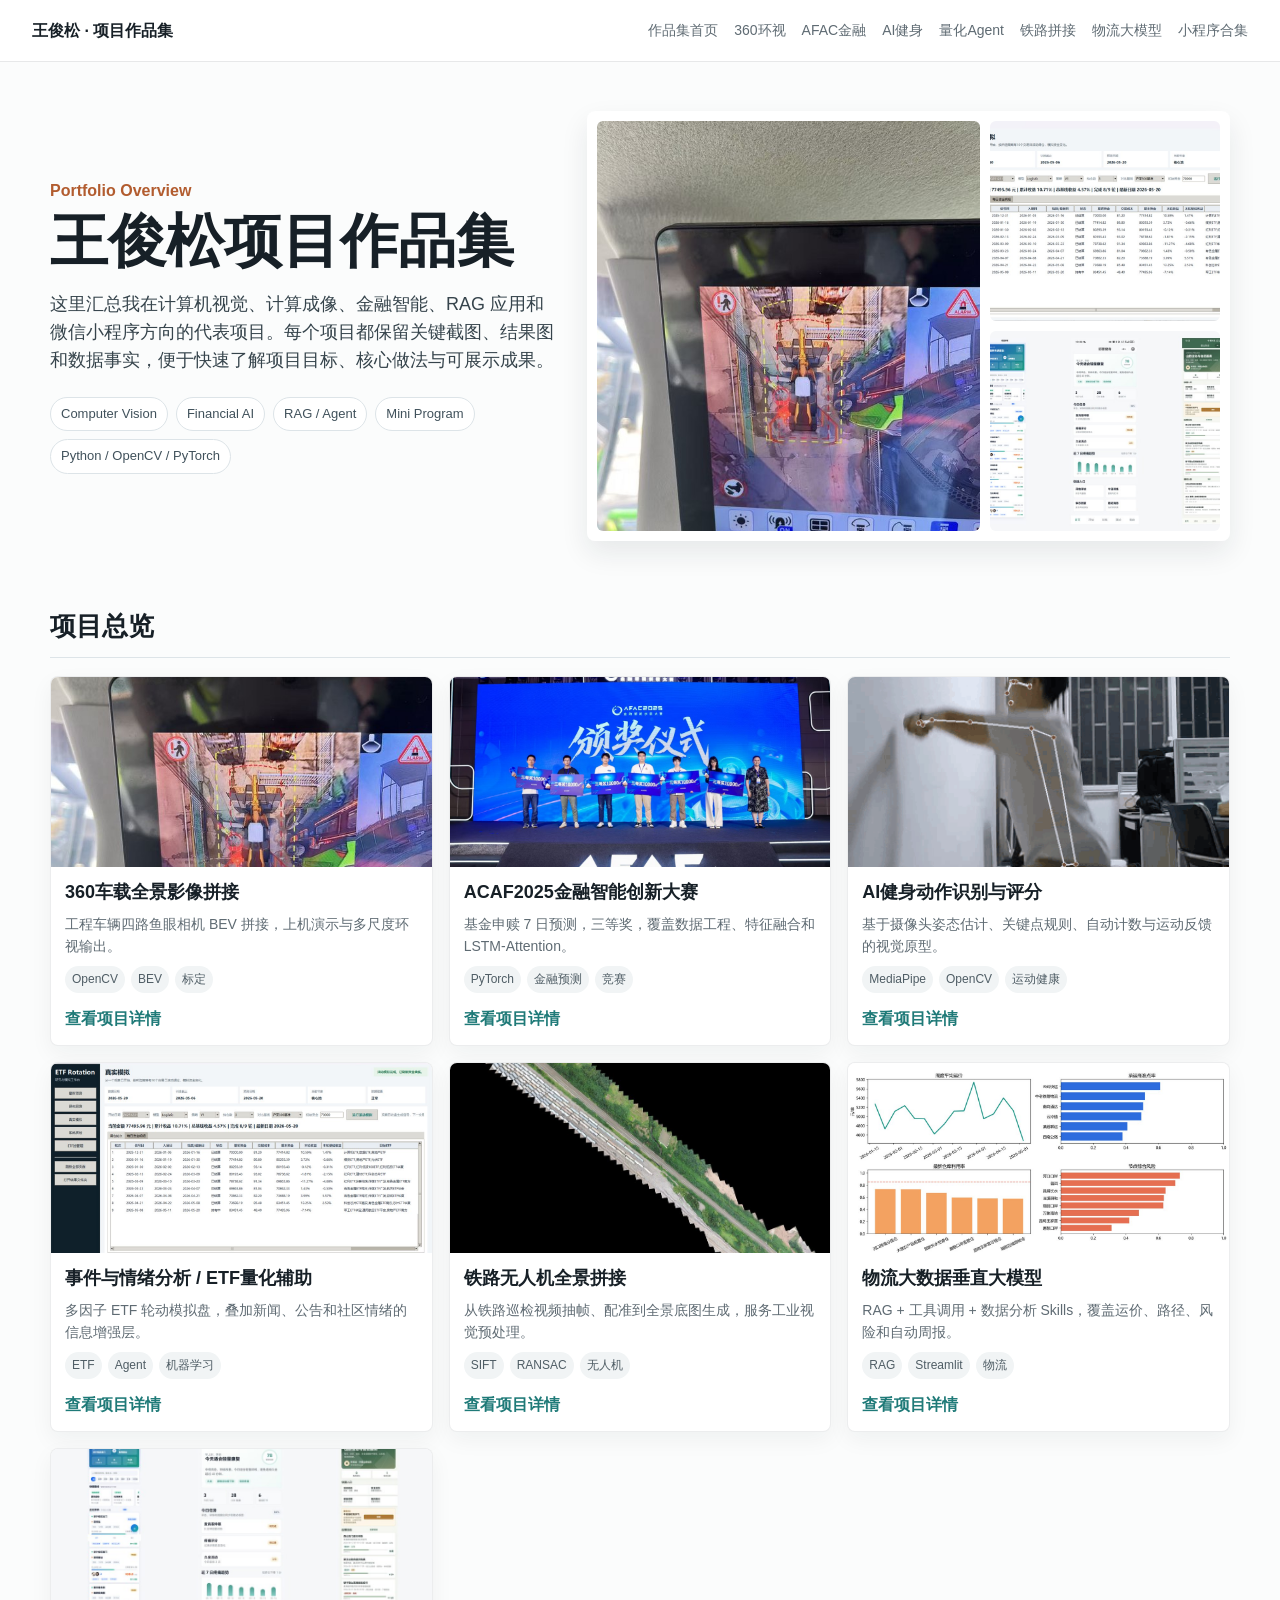
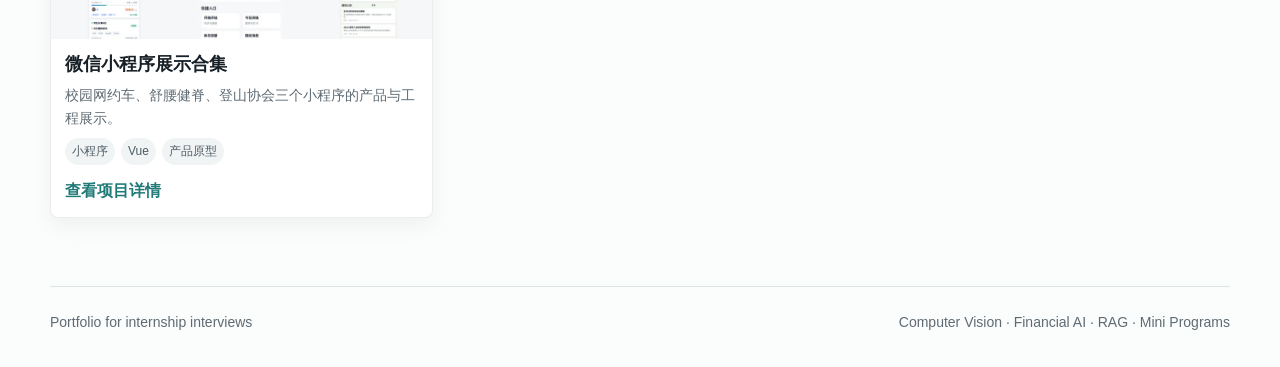
==== index.html @ db0bfac9 "Build portfolio GitHub Pages site" ====
<!doctype html>
<html lang="zh-CN">
<head>
  <meta charset="utf-8">
  <meta name="viewport" content="width=device-width, initial-scale=1">
  <title>项目作品集概览 | 王俊松项目作品集</title>
  <meta name="description" content="王俊松项目作品集总览">
  <link rel="stylesheet" href="assets/styles.css">
</head>
<body>
  <header class="site-header">
    <a class="brand" href="index.html">王俊松 · 项目作品集</a>
    <nav><a href="index.html">作品集首页</a><a href="projects/avm-360.html">360环视</a><a href="projects/acaf-finance.html">AFAC金融</a><a href="projects/ai-fitness.html">AI健身</a><a href="projects/quant-agent.html">量化Agent</a><a href="projects/railway-stitching.html">铁路拼接</a><a href="projects/logistics-llm.html">物流大模型</a><a href="projects/miniapps.html">小程序合集</a></nav>
  </header>
  <main>
    
    <section class="home-hero">
      <div class="hero-copy">
        <p class="kicker">Portfolio Overview</p>
        <h1>王俊松项目作品集</h1>
        <p class="lead">这里汇总我在计算机视觉、计算成像、金融智能、RAG 应用和微信小程序方向的代表项目。每个项目都保留关键截图、结果图和数据事实，便于快速了解项目目标、核心做法与可展示成果。</p>
        <div class="tag-row">
          <span>Computer Vision</span><span>Financial AI</span><span>RAG / Agent</span><span>Mini Program</span><span>Python / OpenCV / PyTorch</span>
        </div>
      </div>
      <div class="hero-visual">
    <div class="home-visual-grid">
      <img class="" src="assets/images/avm/avm_demo_bev.jpg" alt="360环视上机展示" loading="lazy">
      <img class="" src="assets/images/quant/real-simulation.jpg" alt="量化真实模拟" loading="lazy">
      <img class="" src="assets/images/miniapps/miniapp-collage.jpg" alt="小程序合集" loading="lazy">
    </div>
    </div>
    </section>
    <section class="section "><div class="section-title"><h2>项目总览</h2></div><div class="project-grid">
        <a class="project-card" href="projects/avm-360.html">
          <img class="" src="assets/images/avm/avm_demo_bev.jpg" alt="360车载全景影像拼接" loading="lazy">
          <div class="project-card-body">
            <h3>360车载全景影像拼接</h3>
            <p>工程车辆四路鱼眼相机 BEV 拼接，上机演示与多尺度环视输出。</p>
            <div class="card-meta"><span>OpenCV</span><span>BEV</span><span>标定</span></div>
            <span class="button-link">查看项目详情</span>
          </div>
        </a>
        
        <a class="project-card" href="projects/acaf-finance.html">
          <img class="" src="assets/images/acaf/acaf_award.jpg" alt="ACAF2025金融智能创新大赛" loading="lazy">
          <div class="project-card-body">
            <h3>ACAF2025金融智能创新大赛</h3>
            <p>基金申赎 7 日预测，三等奖，覆盖数据工程、特征融合和 LSTM-Attention。</p>
            <div class="card-meta"><span>PyTorch</span><span>金融预测</span><span>竞赛</span></div>
            <span class="button-link">查看项目详情</span>
          </div>
        </a>
        
        <a class="project-card" href="projects/ai-fitness.html">
          <img class="" src="assets/media/fitness/squat-demo.gif" alt="AI健身动作识别与评分" loading="lazy">
          <div class="project-card-body">
            <h3>AI健身动作识别与评分</h3>
            <p>基于摄像头姿态估计、关键点规则、自动计数与运动反馈的视觉原型。</p>
            <div class="card-meta"><span>MediaPipe</span><span>OpenCV</span><span>运动健康</span></div>
            <span class="button-link">查看项目详情</span>
          </div>
        </a>
        
        <a class="project-card" href="projects/quant-agent.html">
          <img class="" src="assets/images/quant/real-simulation.jpg" alt="事件与情绪分析 / ETF量化辅助" loading="lazy">
          <div class="project-card-body">
            <h3>事件与情绪分析 / ETF量化辅助</h3>
            <p>多因子 ETF 轮动模拟盘，叠加新闻、公告和社区情绪的信息增强层。</p>
            <div class="card-meta"><span>ETF</span><span>Agent</span><span>机器学习</span></div>
            <span class="button-link">查看项目详情</span>
          </div>
        </a>
        
        <a class="project-card" href="projects/railway-stitching.html">
          <img class="" src="assets/images/railway/final-panorama.jpg" alt="铁路无人机全景拼接" loading="lazy">
          <div class="project-card-body">
            <h3>铁路无人机全景拼接</h3>
            <p>从铁路巡检视频抽帧、配准到全景底图生成，服务工业视觉预处理。</p>
            <div class="card-meta"><span>SIFT</span><span>RANSAC</span><span>无人机</span></div>
            <span class="button-link">查看项目详情</span>
          </div>
        </a>
        
        <a class="project-card" href="projects/logistics-llm.html">
          <img class="" src="assets/images/logistics/log_dashboard.jpg" alt="物流大数据垂直大模型" loading="lazy">
          <div class="project-card-body">
            <h3>物流大数据垂直大模型</h3>
            <p>RAG + 工具调用 + 数据分析 Skills，覆盖运价、路径、风险和自动周报。</p>
            <div class="card-meta"><span>RAG</span><span>Streamlit</span><span>物流</span></div>
            <span class="button-link">查看项目详情</span>
          </div>
        </a>
        
        <a class="project-card" href="projects/miniapps.html">
          <img class="" src="assets/images/miniapps/miniapp-collage.jpg" alt="微信小程序展示合集" loading="lazy">
          <div class="project-card-body">
            <h3>微信小程序展示合集</h3>
            <p>校园网约车、舒腰健脊、登山协会三个小程序的产品与工程展示。</p>
            <div class="card-meta"><span>小程序</span><span>Vue</span><span>产品原型</span></div>
            <span class="button-link">查看项目详情</span>
          </div>
        </a>
        </div></section>
    
  </main>
  <footer class="site-footer">
    <span>Portfolio for internship interviews</span>
    <span>Computer Vision · Financial AI · RAG · Mini Programs</span>
  </footer>
  <script src="assets/site.js"></script>
</body>
</html>
---- assets/styles.css ----
:root {
  --ink: #172027;
  --muted: #5f6b73;
  --line: #dde4e8;
  --panel: #ffffff;
  --soft: #f5f7f8;
  --teal: #1f7a78;
  --rust: #b25c2f;
  --gold: #b48a2c;
  --green: #4f7d4e;
  --shadow: 0 12px 28px rgba(21, 33, 40, .09);
}
* { box-sizing: border-box; }
html { scroll-behavior: smooth; }
body {
  margin: 0;
  color: var(--ink);
  background: #fbfcfc;
  font-family: "Microsoft YaHei", "PingFang SC", "Noto Sans CJK SC", Arial, sans-serif;
  line-height: 1.58;
}
a { color: inherit; text-decoration: none; }
img, video { max-width: 100%; display: block; }
.site-header {
  position: sticky;
  top: 0;
  z-index: 20;
  display: flex;
  align-items: center;
  justify-content: space-between;
  gap: 20px;
  min-height: 62px;
  padding: 0 32px;
  border-bottom: 1px solid rgba(20, 31, 38, .1);
  background: rgba(255,255,255,.94);
  backdrop-filter: blur(12px);
}
.brand { font-weight: 800; letter-spacing: 0; white-space: nowrap; }
nav { display: flex; gap: 16px; align-items: center; overflow-x: auto; font-size: 14px; color: var(--muted); }
nav a { white-space: nowrap; padding: 8px 0; }
nav a:hover { color: var(--teal); }
main { width: min(1180px, calc(100vw - 36px)); margin: 0 auto; }
.site-footer {
  width: min(1180px, calc(100vw - 36px));
  margin: 44px auto 0;
  padding: 24px 0 34px;
  border-top: 1px solid var(--line);
  color: var(--muted);
  display: flex;
  justify-content: space-between;
  gap: 16px;
  font-size: 14px;
}
.home-hero, .project-hero {
  min-height: 520px;
  display: grid;
  grid-template-columns: .88fr 1.12fr;
  align-items: center;
  gap: 32px;
  padding: 36px 0 28px;
}
.home-hero h1, .project-hero h1 {
  font-size: clamp(34px, 5vw, 58px);
  line-height: 1.04;
  margin: 8px 0 18px;
  letter-spacing: 0;
}
.kicker {
  color: var(--rust);
  font-weight: 800;
  margin: 0;
}
.lead {
  color: #36444c;
  font-size: 18px;
  margin: 0 0 22px;
}
.tag-row { display: flex; flex-wrap: wrap; gap: 8px; }
.tag-row span {
  border: 1px solid var(--line);
  background: #fff;
  padding: 6px 10px;
  border-radius: 999px;
  font-size: 13px;
  color: #40515b;
}
.hero-visual {
  min-width: 0;
  border-radius: 8px;
  overflow: hidden;
  box-shadow: var(--shadow);
  background: var(--soft);
}
.hero-visual img, .hero-visual video { width: 100%; height: 420px; object-fit: cover; }
.home-visual-grid {
  display: grid;
  grid-template-columns: 1.25fr .75fr;
  gap: 10px;
  background: #fff;
  padding: 10px;
}
.home-visual-grid img { width: 100%; height: 200px; object-fit: cover; border-radius: 6px; }
.home-visual-grid img:first-child { grid-row: span 2; height: 410px; }
.section { padding: 24px 0; }
.section-title { display: flex; align-items: end; justify-content: space-between; gap: 16px; border-bottom: 1px solid var(--line); margin-bottom: 18px; }
.section h2 { font-size: 26px; margin: 0 0 10px; letter-spacing: 0; }
.section-title p { margin: 0 0 12px; color: var(--muted); }
.project-grid {
  display: grid;
  grid-template-columns: repeat(3, 1fr);
  gap: 16px;
}
.project-card, .media-card, .metric, .text-card, .phone-card {
  background: var(--panel);
  border: 1px solid rgba(22,32,38,.08);
  border-radius: 8px;
  box-shadow: 0 8px 22px rgba(21,33,40,.05);
}
.project-card { overflow: hidden; display: flex; flex-direction: column; }
.project-card img, .project-card video { width: 100%; height: 190px; object-fit: cover; }
.project-card-body { padding: 14px; display: flex; flex-direction: column; gap: 9px; flex: 1; }
.project-card h3 { margin: 0; font-size: 18px; line-height: 1.25; }
.project-card p { margin: 0; color: var(--muted); font-size: 14px; }
.card-meta { display: flex; flex-wrap: wrap; gap: 6px; margin-top: auto; }
.card-meta span { font-size: 12px; color: #4f5d65; background: #f1f4f5; padding: 4px 7px; border-radius: 999px; }
.button-link { color: var(--teal); font-weight: 800; margin-top: 4px; }
.metrics {
  display: grid;
  grid-template-columns: repeat(4, 1fr);
  gap: 10px;
}
.metric { padding: 13px 14px; }
.metric span { display: block; color: var(--muted); font-size: 13px; }
.metric strong { display: block; font-size: 24px; margin-top: 3px; }
.media-grid {
  display: grid;
  grid-template-columns: repeat(3, 1fr);
  gap: 14px;
}
.media-grid.two { grid-template-columns: repeat(2, 1fr); }
.media-card { overflow: hidden; }
.media-card img, .media-card video { width: 100%; height: 230px; object-fit: cover; background: #edf1f2; }
.media-card.tall img { height: 420px; object-fit: contain; background: #eef1f2; }
.media-card div { padding: 12px 13px; }
.media-card h4 { margin: 0 0 5px; font-size: 16px; }
.media-card p { margin: 0; color: var(--muted); font-size: 14px; }
.text-grid { display: grid; grid-template-columns: repeat(3, 1fr); gap: 14px; }
.text-card { padding: 16px; }
.text-card h3 { margin: 0 0 8px; font-size: 18px; }
.text-card p, .text-card li { color: var(--muted); }
.text-card p { margin: 0; }
.text-card ul { padding-left: 18px; margin: 0; }
.auto-carousel { position: relative; min-height: 420px; background: #eef2f3; overflow: hidden; border-radius: 8px; }
.auto-carousel .slide { position: absolute; inset: 0; opacity: 0; transition: opacity .5s ease; margin: 0; }
.auto-carousel .slide.is-active { opacity: 1; }
.auto-carousel img { width: 100%; height: 100%; object-fit: cover; }
.auto-carousel figcaption {
  position: absolute;
  left: 14px;
  bottom: 14px;
  background: rgba(255,255,255,.9);
  padding: 6px 9px;
  border-radius: 6px;
  font-size: 13px;
}
.carousel-dots { position: absolute; right: 14px; bottom: 14px; display: flex; gap: 6px; }
.carousel-dots button { width: 9px; height: 9px; border-radius: 50%; border: 0; background: rgba(255,255,255,.55); padding: 0; }
.carousel-dots button.is-active { background: var(--teal); }
.process {
  display: grid;
  grid-template-columns: repeat(4, 1fr);
  gap: 10px;
}
.process div { background: #fff; border: 1px solid var(--line); border-radius: 8px; padding: 13px; }
.process strong { display: block; margin-bottom: 4px; }
.process span { color: var(--muted); font-size: 14px; }
.phone-grid { display: grid; grid-template-columns: repeat(4, 1fr); gap: 12px; }
.phone-card { overflow: hidden; background: #f4f6f7; }
.phone-card img { width: 100%; height: 420px; object-fit: contain; padding: 8px; }
.phone-card p { margin: 0; padding: 10px 12px; background: #fff; color: var(--muted); font-size: 14px; }
.flow { display: grid; grid-template-columns: repeat(5, 1fr); gap: 10px; align-items: stretch; }
.flow div { background: #fff; border: 1px solid var(--line); border-radius: 8px; padding: 12px; position: relative; }
.flow div:not(:last-child)::after { content: "→"; position: absolute; right: -13px; top: 50%; transform: translateY(-50%); color: var(--rust); font-weight: 800; }
.flow strong { display: block; margin-bottom: 4px; }
.flow span { font-size: 13px; color: var(--muted); }
.wide-image { background: #fff; border: 1px solid var(--line); border-radius: 8px; padding: 8px; box-shadow: var(--shadow); }
.wide-image img { width: 100%; border-radius: 6px; }
figure { margin: 0; }
figcaption { color: var(--muted); font-size: 13px; margin-top: 7px; }
.split {
  display: grid;
  grid-template-columns: 1fr 1fr;
  gap: 18px;
  align-items: start;
}
.note {
  background: #fff;
  border-left: 4px solid var(--teal);
  padding: 13px 15px;
  color: #35444c;
}
@media (max-width: 980px) {
  .site-header { align-items: flex-start; flex-direction: column; padding: 12px 18px; }
  main, .site-footer { width: min(100vw - 24px, 760px); }
  .home-hero, .project-hero, .split { grid-template-columns: 1fr; min-height: auto; }
  .project-grid, .media-grid, .media-grid.two, .text-grid { grid-template-columns: 1fr; }
  .metrics { grid-template-columns: repeat(2, 1fr); }
  .process, .flow, .phone-grid { grid-template-columns: 1fr 1fr; }
  .flow div::after { display: none; }
  .hero-visual img, .hero-visual video { height: 300px; }
}
@media (max-width: 560px) {
  .metrics, .process, .flow, .phone-grid { grid-template-columns: 1fr; }
  .site-footer { flex-direction: column; }
  .home-visual-grid { grid-template-columns: 1fr; }
  .home-visual-grid img:first-child, .home-visual-grid img { height: 220px; }
}
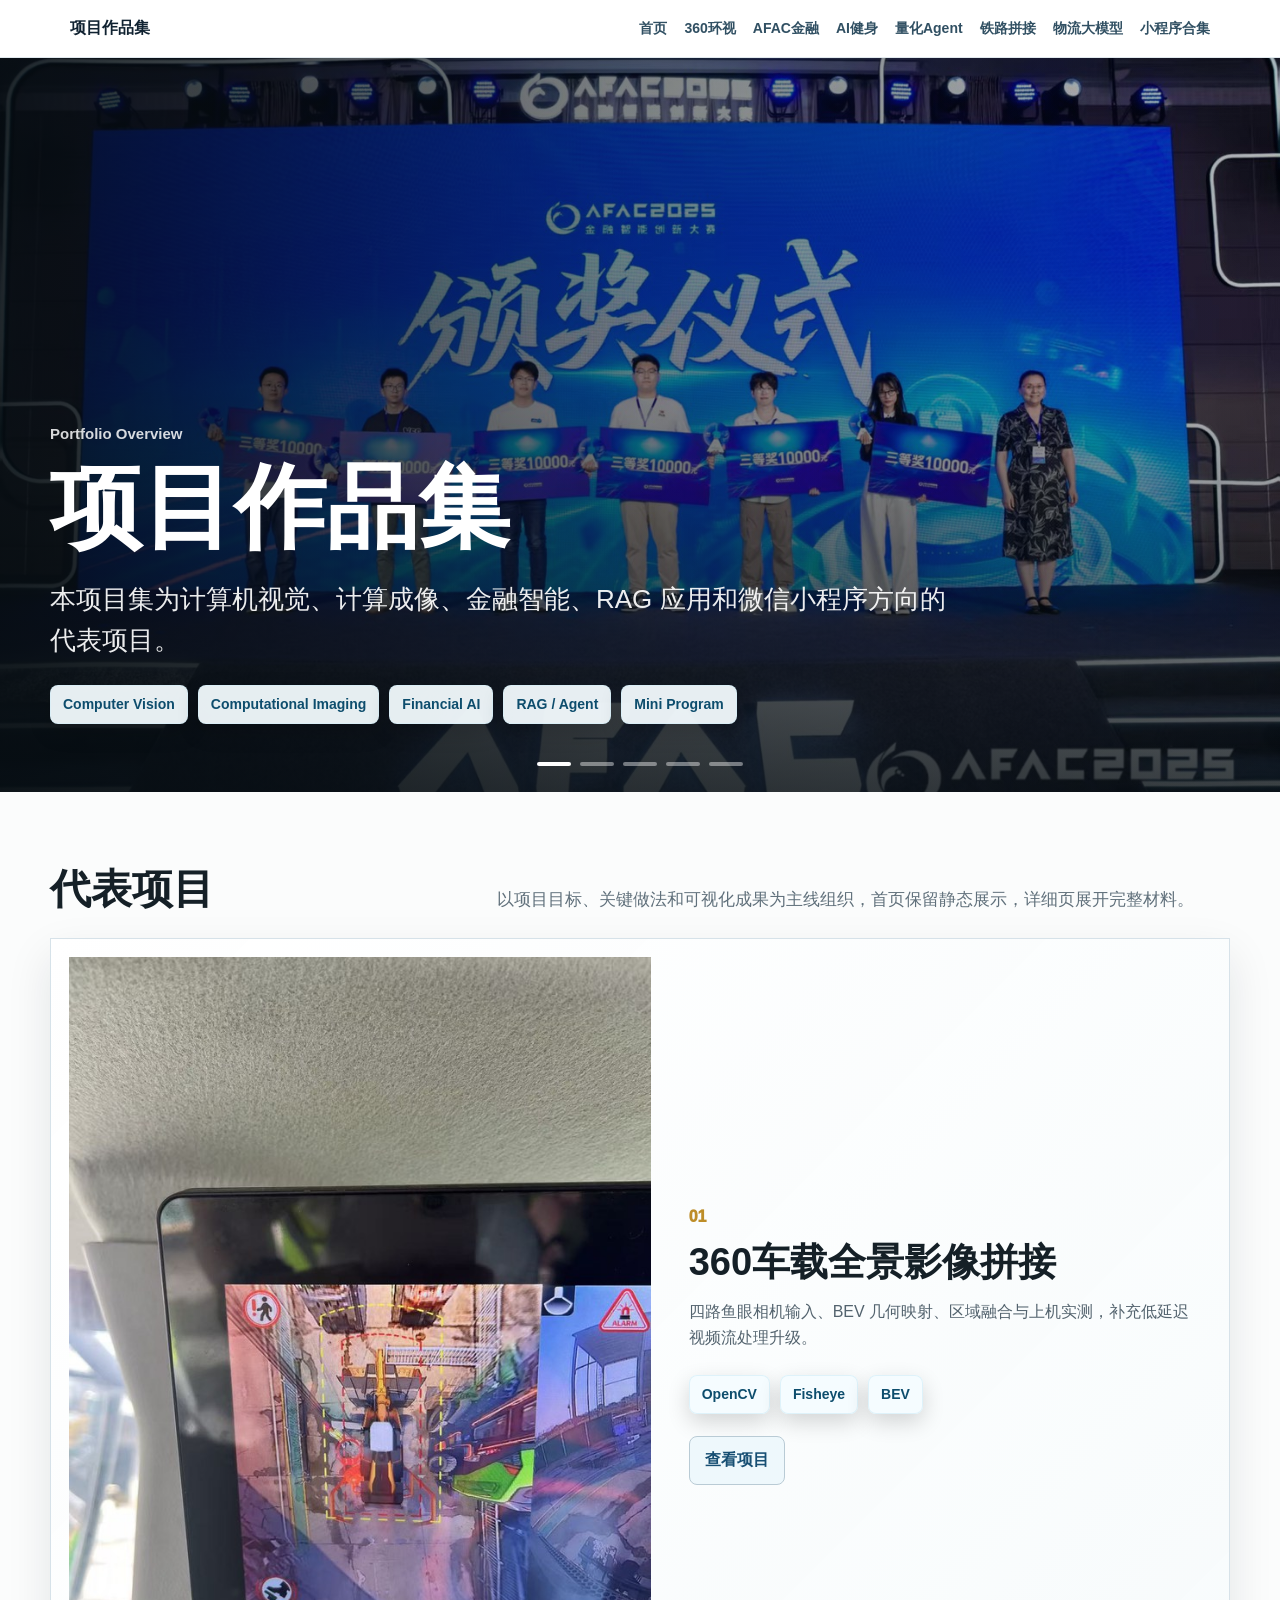
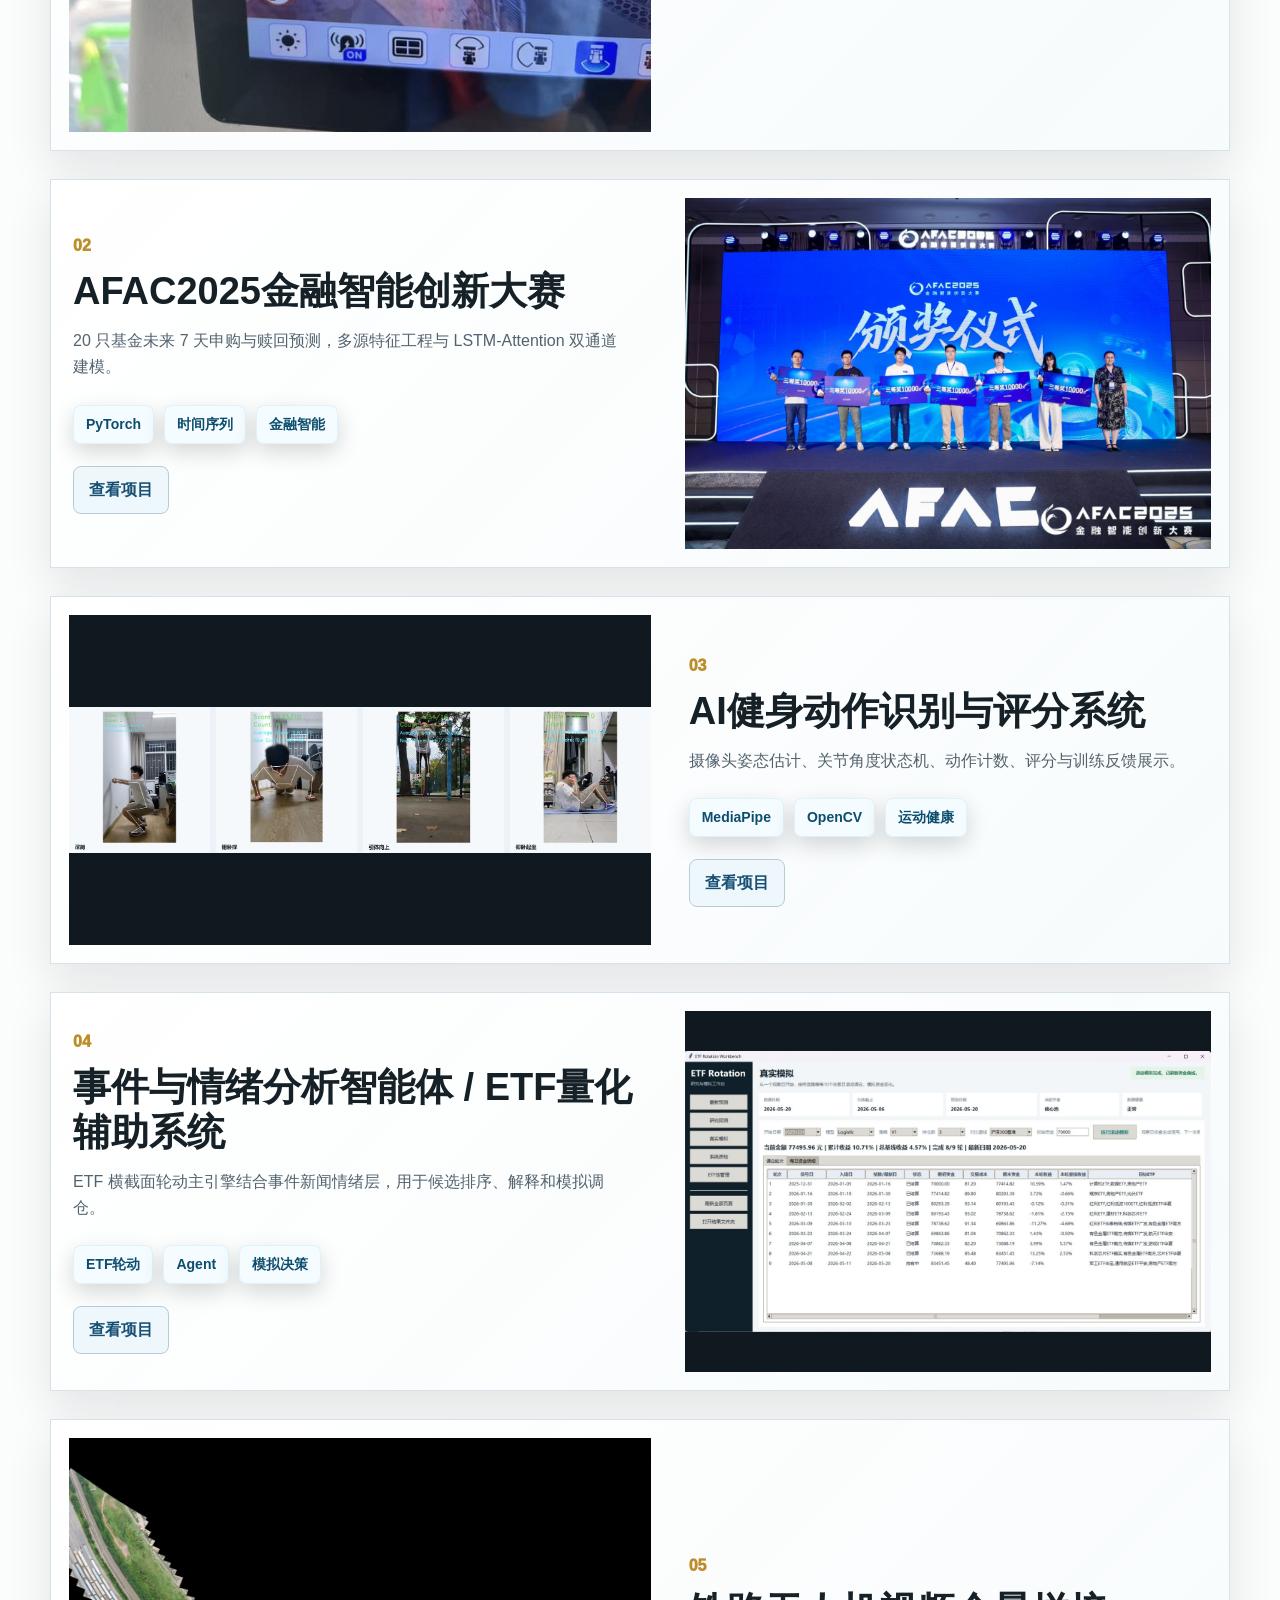
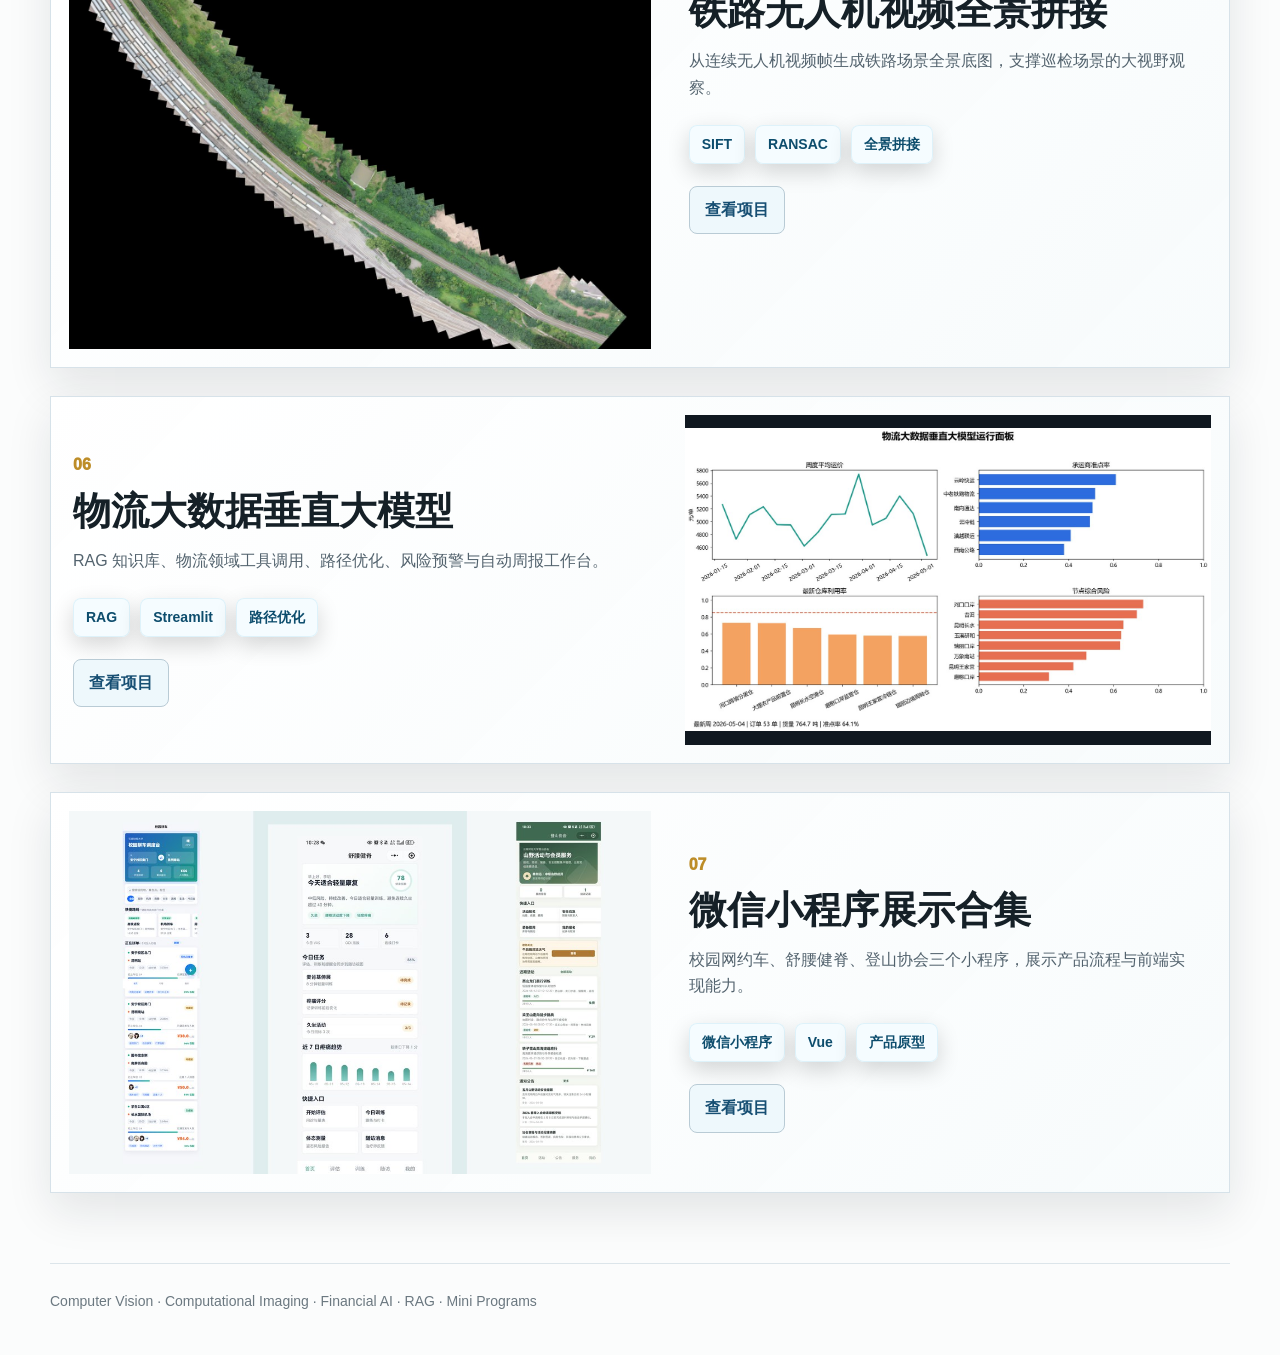
==== commit 8def3b4c: "Upgrade portfolio showcase visuals" ====
--- a/index.html
+++ b/index.html
@@ -3,110 +3,117 @@
 <head>
   <meta charset="utf-8">
   <meta name="viewport" content="width=device-width, initial-scale=1">
-  <title>项目作品集概览 | 王俊松项目作品集</title>
-  <meta name="description" content="王俊松项目作品集总览">
+  <title>项目作品集概览 | 项目作品集</title>
+  <meta name="description" content="计算机视觉、计算成像、金融智能、RAG 与微信小程序项目作品集">
   <link rel="stylesheet" href="assets/styles.css">
 </head>
 <body>
   <header class="site-header">
-    <a class="brand" href="index.html">王俊松 · 项目作品集</a>
-    <nav><a href="index.html">作品集首页</a><a href="projects/avm-360.html">360环视</a><a href="projects/acaf-finance.html">AFAC金融</a><a href="projects/ai-fitness.html">AI健身</a><a href="projects/quant-agent.html">量化Agent</a><a href="projects/railway-stitching.html">铁路拼接</a><a href="projects/logistics-llm.html">物流大模型</a><a href="projects/miniapps.html">小程序合集</a></nav>
+    <a class="brand" href="index.html">项目作品集</a>
+    <nav><a href="index.html">首页</a><a href="projects/avm-360.html">360环视</a><a href="projects/acaf-finance.html">AFAC金融</a><a href="projects/ai-fitness.html">AI健身</a><a href="projects/quant-agent.html">量化Agent</a><a href="projects/railway-stitching.html">铁路拼接</a><a href="projects/logistics-llm.html">物流大模型</a><a href="projects/miniapps.html">小程序合集</a></nav>
   </header>
   <main>
-    
-    <section class="home-hero">
-      <div class="hero-copy">
+    <section class="immersive-hero home-immersive" data-hero-carousel>
+      <div class="hero-slides"><figure class="hero-slide is-active"><img src="assets/images/acaf/acaf_award.jpg" alt="" loading="eager"></figure><figure class="hero-slide "><img src="assets/images/acaf/acaf_trophy.jpg" alt="" loading="lazy"></figure><figure class="hero-slide "><img src="assets/images/acaf/acaf_roadshow.jpg" alt="" loading="lazy"></figure><figure class="hero-slide "><img src="assets/images/railway/final-panorama.jpg" alt="" loading="lazy"></figure><figure class="hero-slide "><img src="assets/images/quant/latest-prediction.jpg" alt="" loading="lazy"></figure></div>
+      <div class="hero-shade" aria-hidden="true"></div>
+      <div class="hero-inner">
         <p class="kicker">Portfolio Overview</p>
-        <h1>王俊松项目作品集</h1>
-        <p class="lead">这里汇总我在计算机视觉、计算成像、金融智能、RAG 应用和微信小程序方向的代表项目。每个项目都保留关键截图、结果图和数据事实，便于快速了解项目目标、核心做法与可展示成果。</p>
+        <h1>项目作品集</h1>
+        <p class="lead">本项目集为计算机视觉、计算成像、金融智能、RAG 应用和微信小程序方向的代表项目。</p>
         <div class="tag-row">
-          <span>Computer Vision</span><span>Financial AI</span><span>RAG / Agent</span><span>Mini Program</span><span>Python / OpenCV / PyTorch</span>
+          <span>Computer Vision</span><span>Computational Imaging</span><span>Financial AI</span><span>RAG / Agent</span><span>Mini Program</span>
         </div>
       </div>
-      <div class="hero-visual">
-    <div class="home-visual-grid">
-      <img class="" src="assets/images/avm/avm_demo_bev.jpg" alt="360环视上机展示" loading="lazy">
-      <img class="" src="assets/images/quant/real-simulation.jpg" alt="量化真实模拟" loading="lazy">
-      <img class="" src="assets/images/miniapps/miniapp-collage.jpg" alt="小程序合集" loading="lazy">
-    </div>
-    </div>
+      <div class="hero-dots"><button class="is-active" aria-label="切换首屏图 1"></button><button class="" aria-label="切换首屏图 2"></button><button class="" aria-label="切换首屏图 3"></button><button class="" aria-label="切换首屏图 4"></button><button class="" aria-label="切换首屏图 5"></button></div>
     </section>
-    <section class="section "><div class="section-title"><h2>项目总览</h2></div><div class="project-grid">
-        <a class="project-card" href="projects/avm-360.html">
-          <img class="" src="assets/images/avm/avm_demo_bev.jpg" alt="360车载全景影像拼接" loading="lazy">
-          <div class="project-card-body">
+    
+    <section class="section ">
+      <div class="section-heading">
+        <h2>代表项目</h2>
+        <p>以项目目标、关键做法和可视化成果为主线组织，首页保留静态展示，详细页展开完整材料。</p>
+      </div>
+      <div class="portfolio-stack">
+        <article class="showcase-item">
+          <a class="showcase-media" href="projects/avm-360.html"><img src="assets/images/avm/avm_demo_bev.jpg" alt="360车载全景影像拼接" loading="lazy"></a>
+          <div class="showcase-copy">
+            <div class="num">01</div>
             <h3>360车载全景影像拼接</h3>
-            <p>工程车辆四路鱼眼相机 BEV 拼接，上机演示与多尺度环视输出。</p>
-            <div class="card-meta"><span>OpenCV</span><span>BEV</span><span>标定</span></div>
-            <span class="button-link">查看项目详情</span>
+            <p>四路鱼眼相机输入、BEV 几何映射、区域融合与上机实测，补充低延迟视频流处理升级。</p>
+            <div class="tag-row"><span>OpenCV</span><span>Fisheye</span><span>BEV</span></div>
+            <a class="link-button" href="projects/avm-360.html">查看项目</a>
           </div>
-        </a>
+        </article>
         
-        <a class="project-card" href="projects/acaf-finance.html">
-          <img class="" src="assets/images/acaf/acaf_award.jpg" alt="ACAF2025金融智能创新大赛" loading="lazy">
-          <div class="project-card-body">
-            <h3>ACAF2025金融智能创新大赛</h3>
-            <p>基金申赎 7 日预测，三等奖，覆盖数据工程、特征融合和 LSTM-Attention。</p>
-            <div class="card-meta"><span>PyTorch</span><span>金融预测</span><span>竞赛</span></div>
-            <span class="button-link">查看项目详情</span>
+        <article class="showcase-item">
+          <a class="showcase-media" href="projects/acaf-finance.html"><img src="assets/images/acaf/acaf_award.jpg" alt="AFAC2025金融智能创新大赛" loading="lazy"></a>
+          <div class="showcase-copy">
+            <div class="num">02</div>
+            <h3>AFAC2025金融智能创新大赛</h3>
+            <p>20 只基金未来 7 天申购与赎回预测，多源特征工程与 LSTM-Attention 双通道建模。</p>
+            <div class="tag-row"><span>PyTorch</span><span>时间序列</span><span>金融智能</span></div>
+            <a class="link-button" href="projects/acaf-finance.html">查看项目</a>
           </div>
-        </a>
+        </article>
         
-        <a class="project-card" href="projects/ai-fitness.html">
-          <img class="" src="assets/media/fitness/squat-demo.gif" alt="AI健身动作识别与评分" loading="lazy">
-          <div class="project-card-body">
-            <h3>AI健身动作识别与评分</h3>
-            <p>基于摄像头姿态估计、关键点规则、自动计数与运动反馈的视觉原型。</p>
-            <div class="card-meta"><span>MediaPipe</span><span>OpenCV</span><span>运动健康</span></div>
-            <span class="button-link">查看项目详情</span>
+        <article class="showcase-item">
+          <a class="showcase-media" href="projects/ai-fitness.html"><img src="assets/images/fitness/fitness-strip.jpg" alt="AI健身动作识别与评分系统" loading="lazy"></a>
+          <div class="showcase-copy">
+            <div class="num">03</div>
+            <h3>AI健身动作识别与评分系统</h3>
+            <p>摄像头姿态估计、关节角度状态机、动作计数、评分与训练反馈展示。</p>
+            <div class="tag-row"><span>MediaPipe</span><span>OpenCV</span><span>运动健康</span></div>
+            <a class="link-button" href="projects/ai-fitness.html">查看项目</a>
           </div>
-        </a>
+        </article>
         
-        <a class="project-card" href="projects/quant-agent.html">
-          <img class="" src="assets/images/quant/real-simulation.jpg" alt="事件与情绪分析 / ETF量化辅助" loading="lazy">
-          <div class="project-card-body">
-            <h3>事件与情绪分析 / ETF量化辅助</h3>
-            <p>多因子 ETF 轮动模拟盘，叠加新闻、公告和社区情绪的信息增强层。</p>
-            <div class="card-meta"><span>ETF</span><span>Agent</span><span>机器学习</span></div>
-            <span class="button-link">查看项目详情</span>
+        <article class="showcase-item">
+          <a class="showcase-media" href="projects/quant-agent.html"><img src="assets/images/quant/real-simulation.jpg" alt="事件与情绪分析智能体 / ETF量化辅助系统" loading="lazy"></a>
+          <div class="showcase-copy">
+            <div class="num">04</div>
+            <h3>事件与情绪分析智能体 / ETF量化辅助系统</h3>
+            <p>ETF 横截面轮动主引擎结合事件新闻情绪层，用于候选排序、解释和模拟调仓。</p>
+            <div class="tag-row"><span>ETF轮动</span><span>Agent</span><span>模拟决策</span></div>
+            <a class="link-button" href="projects/quant-agent.html">查看项目</a>
           </div>
-        </a>
+        </article>
         
-        <a class="project-card" href="projects/railway-stitching.html">
-          <img class="" src="assets/images/railway/final-panorama.jpg" alt="铁路无人机全景拼接" loading="lazy">
-          <div class="project-card-body">
-            <h3>铁路无人机全景拼接</h3>
-            <p>从铁路巡检视频抽帧、配准到全景底图生成，服务工业视觉预处理。</p>
-            <div class="card-meta"><span>SIFT</span><span>RANSAC</span><span>无人机</span></div>
-            <span class="button-link">查看项目详情</span>
+        <article class="showcase-item">
+          <a class="showcase-media" href="projects/railway-stitching.html"><img src="assets/images/railway/final-panorama.jpg" alt="铁路无人机视频全景拼接" loading="lazy"></a>
+          <div class="showcase-copy">
+            <div class="num">05</div>
+            <h3>铁路无人机视频全景拼接</h3>
+            <p>从连续无人机视频帧生成铁路场景全景底图，支撑巡检场景的大视野观察。</p>
+            <div class="tag-row"><span>SIFT</span><span>RANSAC</span><span>全景拼接</span></div>
+            <a class="link-button" href="projects/railway-stitching.html">查看项目</a>
           </div>
-        </a>
+        </article>
         
-        <a class="project-card" href="projects/logistics-llm.html">
-          <img class="" src="assets/images/logistics/log_dashboard.jpg" alt="物流大数据垂直大模型" loading="lazy">
-          <div class="project-card-body">
+        <article class="showcase-item">
+          <a class="showcase-media" href="projects/logistics-llm.html"><img src="assets/images/logistics/log_dashboard.jpg" alt="物流大数据垂直大模型" loading="lazy"></a>
+          <div class="showcase-copy">
+            <div class="num">06</div>
             <h3>物流大数据垂直大模型</h3>
-            <p>RAG + 工具调用 + 数据分析 Skills，覆盖运价、路径、风险和自动周报。</p>
-            <div class="card-meta"><span>RAG</span><span>Streamlit</span><span>物流</span></div>
-            <span class="button-link">查看项目详情</span>
+            <p>RAG 知识库、物流领域工具调用、路径优化、风险预警与自动周报工作台。</p>
+            <div class="tag-row"><span>RAG</span><span>Streamlit</span><span>路径优化</span></div>
+            <a class="link-button" href="projects/logistics-llm.html">查看项目</a>
           </div>
-        </a>
+        </article>
         
-        <a class="project-card" href="projects/miniapps.html">
-          <img class="" src="assets/images/miniapps/miniapp-collage.jpg" alt="微信小程序展示合集" loading="lazy">
-          <div class="project-card-body">
+        <article class="showcase-item">
+          <a class="showcase-media" href="projects/miniapps.html"><img src="assets/images/miniapps/miniapp-collage.jpg" alt="微信小程序展示合集" loading="lazy"></a>
+          <div class="showcase-copy">
+            <div class="num">07</div>
             <h3>微信小程序展示合集</h3>
-            <p>校园网约车、舒腰健脊、登山协会三个小程序的产品与工程展示。</p>
-            <div class="card-meta"><span>小程序</span><span>Vue</span><span>产品原型</span></div>
-            <span class="button-link">查看项目详情</span>
+            <p>校园网约车、舒腰健脊、登山协会三个小程序，展示产品流程与前端实现能力。</p>
+            <div class="tag-row"><span>微信小程序</span><span>Vue</span><span>产品原型</span></div>
+            <a class="link-button" href="projects/miniapps.html">查看项目</a>
           </div>
-        </a>
-        </div></section>
-    
-  </main>
+        </article>
+        </div>
+    </section>
+    </main>
   <footer class="site-footer">
-    <span>Portfolio for internship interviews</span>
-    <span>Computer Vision · Financial AI · RAG · Mini Programs</span>
+    <span>Computer Vision · Computational Imaging · Financial AI · RAG · Mini Programs</span>
   </footer>
   <script src="assets/site.js"></script>
 </body>
--- a/assets/styles.css
+++ b/assets/styles.css
@@ -1,15 +1,14 @@
 
 :root {
-  --ink: #172027;
-  --muted: #5f6b73;
-  --line: #dde4e8;
+  --ink: #152027;
+  --muted: #60707b;
+  --line: #dce5ea;
+  --paper: #f5f7f8;
   --panel: #ffffff;
-  --soft: #f5f7f8;
-  --teal: #1f7a78;
-  --rust: #b25c2f;
-  --gold: #b48a2c;
-  --green: #4f7d4e;
-  --shadow: 0 12px 28px rgba(21, 33, 40, .09);
+  --blue: #135577;
+  --teal: #1c827d;
+  --gold: #bd8d28;
+  --shadow: 0 18px 42px rgba(15, 28, 35, .10);
 }
 * { box-sizing: border-box; }
 html { scroll-behavior: smooth; }
@@ -18,201 +17,416 @@
   color: var(--ink);
   background: #fbfcfc;
   font-family: "Microsoft YaHei", "PingFang SC", "Noto Sans CJK SC", Arial, sans-serif;
-  line-height: 1.58;
+  line-height: 1.64;
 }
 a { color: inherit; text-decoration: none; }
-img, video { max-width: 100%; display: block; }
+img, video { display: block; max-width: 100%; }
 .site-header {
   position: sticky;
   top: 0;
-  z-index: 20;
+  z-index: 40;
+  height: 58px;
   display: flex;
   align-items: center;
   justify-content: space-between;
   gap: 20px;
-  min-height: 62px;
-  padding: 0 32px;
-  border-bottom: 1px solid rgba(20, 31, 38, .1);
-  background: rgba(255,255,255,.94);
-  backdrop-filter: blur(12px);
-}
-.brand { font-weight: 800; letter-spacing: 0; white-space: nowrap; }
-nav { display: flex; gap: 16px; align-items: center; overflow-x: auto; font-size: 14px; color: var(--muted); }
-nav a { white-space: nowrap; padding: 8px 0; }
-nav a:hover { color: var(--teal); }
-main { width: min(1180px, calc(100vw - 36px)); margin: 0 auto; }
+  padding: 0 5.5vw;
+  background: rgba(255, 255, 255, .88);
+  border-bottom: 1px solid rgba(218, 228, 234, .8);
+  backdrop-filter: blur(16px);
+}
+.brand {
+  font-weight: 900;
+  color: #102231;
+  white-space: nowrap;
+}
+.site-header nav {
+  display: flex;
+  gap: 17px;
+  overflow-x: auto;
+  white-space: nowrap;
+  color: #315063;
+  font-size: 14px;
+  font-weight: 800;
+}
+.site-header nav a { padding: 18px 0; }
+.immersive-hero {
+  position: relative;
+  min-height: calc(82vh - 58px);
+  display: grid;
+  align-items: end;
+  overflow: hidden;
+  color: #fff;
+  background: #071015;
+}
+.immersive-hero .hero-bg,
+.immersive-hero .hero-slides,
+.immersive-hero .hero-slide {
+  position: absolute;
+  inset: 0;
+}
+.immersive-hero .hero-bg {
+  background-image: var(--hero-image);
+  background-size: cover;
+  background-position: center;
+  transform: scale(1.01);
+}
+.hero-contain .hero-bg {
+  background-size: contain;
+  background-repeat: no-repeat;
+  background-color: #071015;
+}
+.hero-slide { opacity: 0; transition: opacity 900ms ease; margin: 0; }
+.hero-slide.is-active { opacity: 1; }
+.hero-slide img {
+  width: 100%;
+  height: 100%;
+  object-fit: cover;
+  object-position: center;
+}
+.hero-shade {
+  position: absolute;
+  inset: 0;
+  background:
+    linear-gradient(90deg, rgba(6, 13, 18, .88), rgba(6, 13, 18, .46) 48%, rgba(6, 13, 18, .18)),
+    linear-gradient(0deg, rgba(6, 13, 18, .75), rgba(6, 13, 18, .12) 55%);
+}
+.hero-inner {
+  position: relative;
+  width: min(1180px, calc(100% - 48px));
+  margin: 0 auto;
+  padding: 0 0 68px;
+}
+.home-immersive { min-height: calc(88vh - 58px); }
+.kicker {
+  margin: 0 0 14px;
+  font-size: 15px;
+  font-weight: 800;
+  letter-spacing: 0;
+  color: rgba(255, 255, 255, .84);
+}
+h1 {
+  margin: 0;
+  font-size: clamp(42px, 7.2vw, 94px);
+  line-height: 1.05;
+  letter-spacing: 0;
+  font-weight: 950;
+}
+.lead {
+  max-width: 900px;
+  margin: 22px 0 0;
+  color: rgba(255, 255, 255, .92);
+  font-size: clamp(18px, 2.1vw, 26px);
+  line-height: 1.58;
+}
+.tag-row {
+  display: flex;
+  flex-wrap: wrap;
+  gap: 10px;
+  margin-top: 24px;
+}
+.tag-row span {
+  color: #0d4d6d;
+  background: rgba(245, 252, 255, .94);
+  border: 1px solid rgba(214, 239, 248, .72);
+  border-radius: 8px;
+  padding: 7px 12px;
+  font-size: 14px;
+  font-weight: 900;
+  box-shadow: 0 8px 22px rgba(0, 0, 0, .16);
+}
+.hero-dots {
+  position: absolute;
+  left: 50%;
+  bottom: 26px;
+  transform: translateX(-50%);
+  display: flex;
+  gap: 9px;
+  z-index: 5;
+}
+.hero-dots button {
+  width: 34px;
+  height: 4px;
+  border: 0;
+  padding: 0;
+  border-radius: 999px;
+  background: rgba(255, 255, 255, .42);
+}
+.hero-dots button.is-active { background: #fff; }
+.section {
+  width: min(1180px, calc(100% - 44px));
+  margin: 0 auto;
+  padding: 74px 0 0;
+}
+.section-heading {
+  display: grid;
+  grid-template-columns: minmax(220px, .72fr) minmax(0, 1.28fr);
+  gap: 34px;
+  align-items: end;
+  margin-bottom: 24px;
+}
+.section-heading h2 {
+  margin: 0;
+  font-size: clamp(28px, 3.2vw, 46px);
+  line-height: 1.16;
+  letter-spacing: 0;
+}
+.section-heading p {
+  margin: 0;
+  max-width: 760px;
+  color: var(--muted);
+  font-size: 17px;
+}
+.portfolio-stack {
+  display: grid;
+  gap: 28px;
+}
+.showcase-item {
+  display: grid;
+  grid-template-columns: minmax(0, 1.05fr) minmax(320px, .95fr);
+  gap: 34px;
+  align-items: stretch;
+  min-height: 360px;
+  padding: 18px;
+  border: 1px solid rgba(210, 222, 230, .88);
+  background:
+    linear-gradient(135deg, rgba(255, 255, 255, .96), rgba(247, 251, 252, .94));
+  box-shadow: var(--shadow);
+}
+.showcase-item:nth-child(even) .showcase-media { order: 2; }
+.showcase-media {
+  position: relative;
+  min-height: 330px;
+  background: #101820;
+  overflow: hidden;
+}
+.showcase-media img {
+  width: 100%;
+  height: 100%;
+  object-fit: contain;
+  background: #101820;
+}
+.showcase-copy {
+  display: flex;
+  flex-direction: column;
+  justify-content: center;
+  padding: 18px 18px 18px 4px;
+}
+.showcase-copy .num {
+  color: var(--gold);
+  font-weight: 950;
+  letter-spacing: 0;
+  margin-bottom: 10px;
+}
+.showcase-copy h3 {
+  margin: 0;
+  font-size: clamp(25px, 3vw, 38px);
+  line-height: 1.18;
+  letter-spacing: 0;
+}
+.showcase-copy p {
+  margin: 14px 0 0;
+  color: #53636e;
+  font-size: 16px;
+}
+.link-button {
+  width: max-content;
+  margin-top: 22px;
+  padding: 10px 15px;
+  border: 1px solid #b9cbd5;
+  border-radius: 8px;
+  color: #174f73;
+  background: #eef8fc;
+  font-weight: 900;
+}
+.metrics {
+  display: grid;
+  grid-template-columns: repeat(4, minmax(0, 1fr));
+  gap: 14px;
+}
+.metric {
+  background: #fff;
+  border: 1px solid var(--line);
+  border-radius: 8px;
+  padding: 19px 20px;
+  box-shadow: 0 10px 24px rgba(16, 31, 40, .05);
+}
+.metric strong {
+  display: block;
+  font-size: clamp(25px, 3vw, 38px);
+  color: #125477;
+  line-height: 1.08;
+}
+.metric span {
+  display: block;
+  margin-top: 8px;
+  color: var(--muted);
+}
+.gallery {
+  display: grid;
+  grid-template-columns: repeat(2, minmax(0, 1fr));
+  gap: 20px;
+}
+.gallery.three { grid-template-columns: repeat(3, minmax(0, 1fr)); }
+.gallery.four { grid-template-columns: repeat(4, minmax(0, 1fr)); }
+.picture-panel {
+  background: #fff;
+  border: 1px solid var(--line);
+  border-radius: 8px;
+  overflow: hidden;
+  box-shadow: 0 12px 28px rgba(19, 35, 43, .06);
+}
+.picture-panel .picture {
+  min-height: 240px;
+  display: grid;
+  place-items: center;
+  background: #eef2f4;
+}
+.picture-panel img,
+.picture-panel video {
+  width: 100%;
+  height: 100%;
+  max-height: 520px;
+  object-fit: contain;
+}
+.picture-panel.tall .picture { min-height: 420px; }
+.picture-copy {
+  padding: 15px 16px 17px;
+}
+.picture-copy h3,
+.text-panel h3 {
+  margin: 0 0 7px;
+  font-size: 18px;
+  letter-spacing: 0;
+}
+.picture-copy p,
+.text-panel p,
+.note,
+.rich-copy p,
+.rich-copy li {
+  color: var(--muted);
+  margin: 0;
+}
+.wide-media {
+  background: #0e171d;
+  border: 1px solid var(--line);
+  padding: 14px;
+  border-radius: 8px;
+  box-shadow: var(--shadow);
+}
+.wide-media img,
+.wide-media video {
+  width: 100%;
+  height: auto;
+  object-fit: contain;
+  background: #0e171d;
+}
+.process {
+  display: grid;
+  grid-template-columns: repeat(4, minmax(0, 1fr));
+  gap: 14px;
+}
+.process div,
+.text-panel,
+.note {
+  border: 1px solid var(--line);
+  background: #fff;
+  border-radius: 8px;
+  padding: 18px;
+  box-shadow: 0 10px 24px rgba(16, 31, 40, .05);
+}
+.process strong {
+  display: block;
+  margin-bottom: 8px;
+  color: #112b3a;
+  font-size: 17px;
+}
+.process span {
+  color: var(--muted);
+}
+.text-grid {
+  display: grid;
+  grid-template-columns: repeat(3, minmax(0, 1fr));
+  gap: 16px;
+}
+.feature-split {
+  display: grid;
+  grid-template-columns: minmax(0, 1.1fr) minmax(300px, .9fr);
+  gap: 22px;
+  align-items: stretch;
+}
+.rich-copy {
+  border: 1px solid var(--line);
+  border-radius: 8px;
+  background: #fff;
+  padding: 22px;
+  box-shadow: 0 10px 24px rgba(16, 31, 40, .05);
+}
+.rich-copy h3 {
+  margin: 0 0 10px;
+  font-size: 22px;
+}
+.rich-copy ul {
+  margin: 12px 0 0;
+  padding-left: 20px;
+}
+.phone-grid {
+  display: grid;
+  grid-template-columns: repeat(4, minmax(0, 1fr));
+  gap: 16px;
+}
+.phone-card {
+  background: #fff;
+  border: 1px solid var(--line);
+  border-radius: 8px;
+  padding: 12px;
+  box-shadow: 0 10px 24px rgba(16, 31, 40, .05);
+}
+.phone-card img {
+  width: 100%;
+  height: 500px;
+  object-fit: contain;
+  background: #f3f7f8;
+}
+.phone-card p {
+  margin: 10px 0 2px;
+  font-weight: 900;
+  color: #1c3544;
+}
 .site-footer {
-  width: min(1180px, calc(100vw - 36px));
-  margin: 44px auto 0;
-  padding: 24px 0 34px;
+  width: min(1180px, calc(100% - 44px));
+  margin: 70px auto 0;
+  padding: 26px 0 42px;
+  color: #6b7880;
   border-top: 1px solid var(--line);
-  color: var(--muted);
-  display: flex;
-  justify-content: space-between;
-  gap: 16px;
   font-size: 14px;
 }
-.home-hero, .project-hero {
-  min-height: 520px;
-  display: grid;
-  grid-template-columns: .88fr 1.12fr;
-  align-items: center;
-  gap: 32px;
-  padding: 36px 0 28px;
-}
-.home-hero h1, .project-hero h1 {
-  font-size: clamp(34px, 5vw, 58px);
-  line-height: 1.04;
-  margin: 8px 0 18px;
-  letter-spacing: 0;
-}
-.kicker {
-  color: var(--rust);
-  font-weight: 800;
-  margin: 0;
-}
-.lead {
-  color: #36444c;
-  font-size: 18px;
-  margin: 0 0 22px;
-}
-.tag-row { display: flex; flex-wrap: wrap; gap: 8px; }
-.tag-row span {
-  border: 1px solid var(--line);
-  background: #fff;
-  padding: 6px 10px;
-  border-radius: 999px;
-  font-size: 13px;
-  color: #40515b;
-}
-.hero-visual {
-  min-width: 0;
-  border-radius: 8px;
-  overflow: hidden;
-  box-shadow: var(--shadow);
-  background: var(--soft);
-}
-.hero-visual img, .hero-visual video { width: 100%; height: 420px; object-fit: cover; }
-.home-visual-grid {
-  display: grid;
-  grid-template-columns: 1.25fr .75fr;
-  gap: 10px;
-  background: #fff;
-  padding: 10px;
-}
-.home-visual-grid img { width: 100%; height: 200px; object-fit: cover; border-radius: 6px; }
-.home-visual-grid img:first-child { grid-row: span 2; height: 410px; }
-.section { padding: 24px 0; }
-.section-title { display: flex; align-items: end; justify-content: space-between; gap: 16px; border-bottom: 1px solid var(--line); margin-bottom: 18px; }
-.section h2 { font-size: 26px; margin: 0 0 10px; letter-spacing: 0; }
-.section-title p { margin: 0 0 12px; color: var(--muted); }
-.project-grid {
-  display: grid;
-  grid-template-columns: repeat(3, 1fr);
-  gap: 16px;
-}
-.project-card, .media-card, .metric, .text-card, .phone-card {
-  background: var(--panel);
-  border: 1px solid rgba(22,32,38,.08);
-  border-radius: 8px;
-  box-shadow: 0 8px 22px rgba(21,33,40,.05);
-}
-.project-card { overflow: hidden; display: flex; flex-direction: column; }
-.project-card img, .project-card video { width: 100%; height: 190px; object-fit: cover; }
-.project-card-body { padding: 14px; display: flex; flex-direction: column; gap: 9px; flex: 1; }
-.project-card h3 { margin: 0; font-size: 18px; line-height: 1.25; }
-.project-card p { margin: 0; color: var(--muted); font-size: 14px; }
-.card-meta { display: flex; flex-wrap: wrap; gap: 6px; margin-top: auto; }
-.card-meta span { font-size: 12px; color: #4f5d65; background: #f1f4f5; padding: 4px 7px; border-radius: 999px; }
-.button-link { color: var(--teal); font-weight: 800; margin-top: 4px; }
-.metrics {
-  display: grid;
-  grid-template-columns: repeat(4, 1fr);
-  gap: 10px;
-}
-.metric { padding: 13px 14px; }
-.metric span { display: block; color: var(--muted); font-size: 13px; }
-.metric strong { display: block; font-size: 24px; margin-top: 3px; }
-.media-grid {
-  display: grid;
-  grid-template-columns: repeat(3, 1fr);
-  gap: 14px;
-}
-.media-grid.two { grid-template-columns: repeat(2, 1fr); }
-.media-card { overflow: hidden; }
-.media-card img, .media-card video { width: 100%; height: 230px; object-fit: cover; background: #edf1f2; }
-.media-card.tall img { height: 420px; object-fit: contain; background: #eef1f2; }
-.media-card div { padding: 12px 13px; }
-.media-card h4 { margin: 0 0 5px; font-size: 16px; }
-.media-card p { margin: 0; color: var(--muted); font-size: 14px; }
-.text-grid { display: grid; grid-template-columns: repeat(3, 1fr); gap: 14px; }
-.text-card { padding: 16px; }
-.text-card h3 { margin: 0 0 8px; font-size: 18px; }
-.text-card p, .text-card li { color: var(--muted); }
-.text-card p { margin: 0; }
-.text-card ul { padding-left: 18px; margin: 0; }
-.auto-carousel { position: relative; min-height: 420px; background: #eef2f3; overflow: hidden; border-radius: 8px; }
-.auto-carousel .slide { position: absolute; inset: 0; opacity: 0; transition: opacity .5s ease; margin: 0; }
-.auto-carousel .slide.is-active { opacity: 1; }
-.auto-carousel img { width: 100%; height: 100%; object-fit: cover; }
-.auto-carousel figcaption {
-  position: absolute;
-  left: 14px;
-  bottom: 14px;
-  background: rgba(255,255,255,.9);
-  padding: 6px 9px;
-  border-radius: 6px;
-  font-size: 13px;
-}
-.carousel-dots { position: absolute; right: 14px; bottom: 14px; display: flex; gap: 6px; }
-.carousel-dots button { width: 9px; height: 9px; border-radius: 50%; border: 0; background: rgba(255,255,255,.55); padding: 0; }
-.carousel-dots button.is-active { background: var(--teal); }
-.process {
-  display: grid;
-  grid-template-columns: repeat(4, 1fr);
-  gap: 10px;
-}
-.process div { background: #fff; border: 1px solid var(--line); border-radius: 8px; padding: 13px; }
-.process strong { display: block; margin-bottom: 4px; }
-.process span { color: var(--muted); font-size: 14px; }
-.phone-grid { display: grid; grid-template-columns: repeat(4, 1fr); gap: 12px; }
-.phone-card { overflow: hidden; background: #f4f6f7; }
-.phone-card img { width: 100%; height: 420px; object-fit: contain; padding: 8px; }
-.phone-card p { margin: 0; padding: 10px 12px; background: #fff; color: var(--muted); font-size: 14px; }
-.flow { display: grid; grid-template-columns: repeat(5, 1fr); gap: 10px; align-items: stretch; }
-.flow div { background: #fff; border: 1px solid var(--line); border-radius: 8px; padding: 12px; position: relative; }
-.flow div:not(:last-child)::after { content: "→"; position: absolute; right: -13px; top: 50%; transform: translateY(-50%); color: var(--rust); font-weight: 800; }
-.flow strong { display: block; margin-bottom: 4px; }
-.flow span { font-size: 13px; color: var(--muted); }
-.wide-image { background: #fff; border: 1px solid var(--line); border-radius: 8px; padding: 8px; box-shadow: var(--shadow); }
-.wide-image img { width: 100%; border-radius: 6px; }
-figure { margin: 0; }
-figcaption { color: var(--muted); font-size: 13px; margin-top: 7px; }
-.split {
-  display: grid;
-  grid-template-columns: 1fr 1fr;
-  gap: 18px;
-  align-items: start;
-}
-.note {
-  background: #fff;
-  border-left: 4px solid var(--teal);
-  padding: 13px 15px;
-  color: #35444c;
-}
 @media (max-width: 980px) {
-  .site-header { align-items: flex-start; flex-direction: column; padding: 12px 18px; }
-  main, .site-footer { width: min(100vw - 24px, 760px); }
-  .home-hero, .project-hero, .split { grid-template-columns: 1fr; min-height: auto; }
-  .project-grid, .media-grid, .media-grid.two, .text-grid { grid-template-columns: 1fr; }
-  .metrics { grid-template-columns: repeat(2, 1fr); }
-  .process, .flow, .phone-grid { grid-template-columns: 1fr 1fr; }
-  .flow div::after { display: none; }
-  .hero-visual img, .hero-visual video { height: 300px; }
-}
-@media (max-width: 560px) {
-  .metrics, .process, .flow, .phone-grid { grid-template-columns: 1fr; }
-  .site-footer { flex-direction: column; }
-  .home-visual-grid { grid-template-columns: 1fr; }
-  .home-visual-grid img:first-child, .home-visual-grid img { height: 220px; }
-}
+  .site-header { padding: 0 18px; }
+  .brand { display: none; }
+  .site-header nav { width: 100%; }
+  .section-heading,
+  .showcase-item,
+  .feature-split,
+  .gallery,
+  .gallery.three,
+  .gallery.four,
+  .text-grid,
+  .process,
+  .metrics {
+    grid-template-columns: 1fr;
+  }
+  .showcase-item:nth-child(even) .showcase-media { order: 0; }
+  .showcase-media { min-height: 260px; }
+  .phone-grid { grid-template-columns: repeat(2, minmax(0, 1fr)); }
+  .phone-card img { height: 420px; }
+}
+@media (max-width: 620px) {
+  .immersive-hero { min-height: calc(76vh - 58px); }
+  .hero-inner { width: min(100% - 28px, 1180px); padding-bottom: 52px; }
+  h1 { font-size: clamp(36px, 13vw, 62px); }
+  .lead { font-size: 17px; }
+  .section { width: min(100% - 28px, 1180px); padding-top: 52px; }
+  .showcase-item { padding: 12px; gap: 14px; }
+  .phone-grid { grid-template-columns: 1fr; }
+}
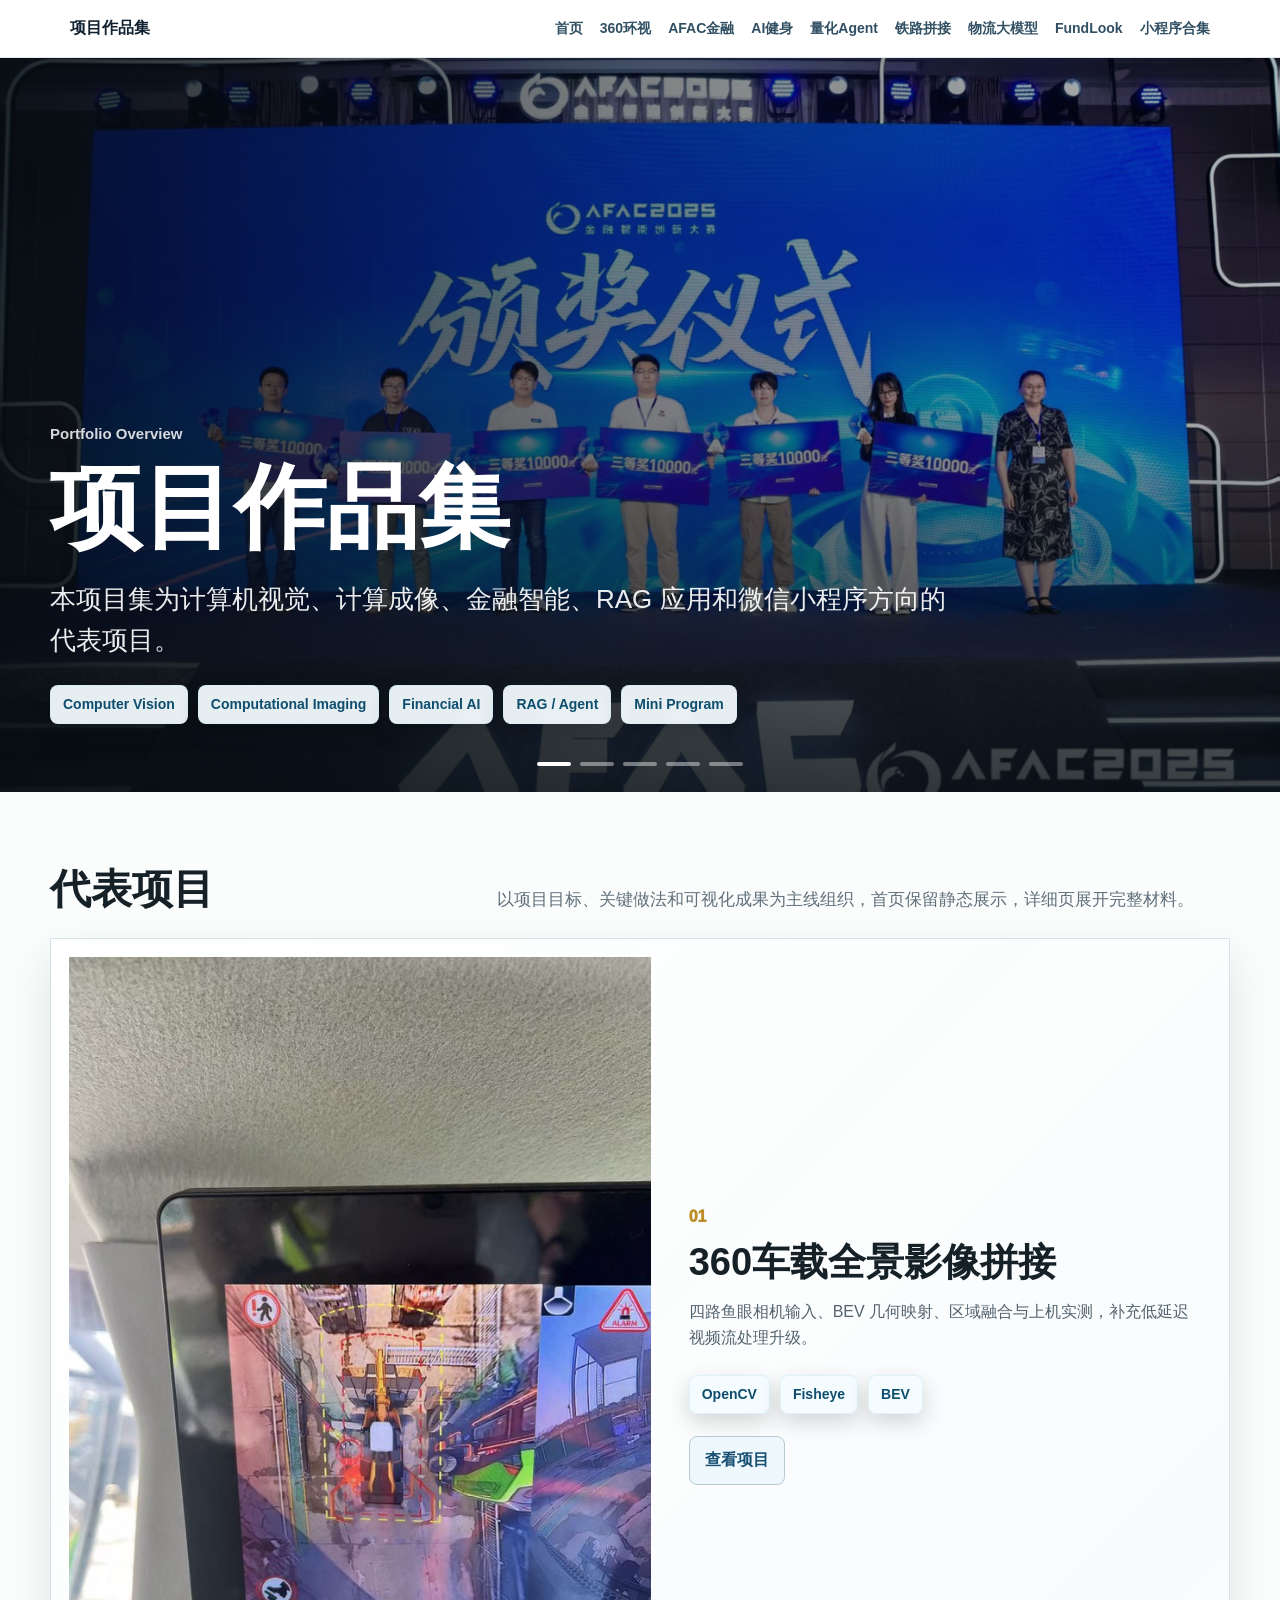
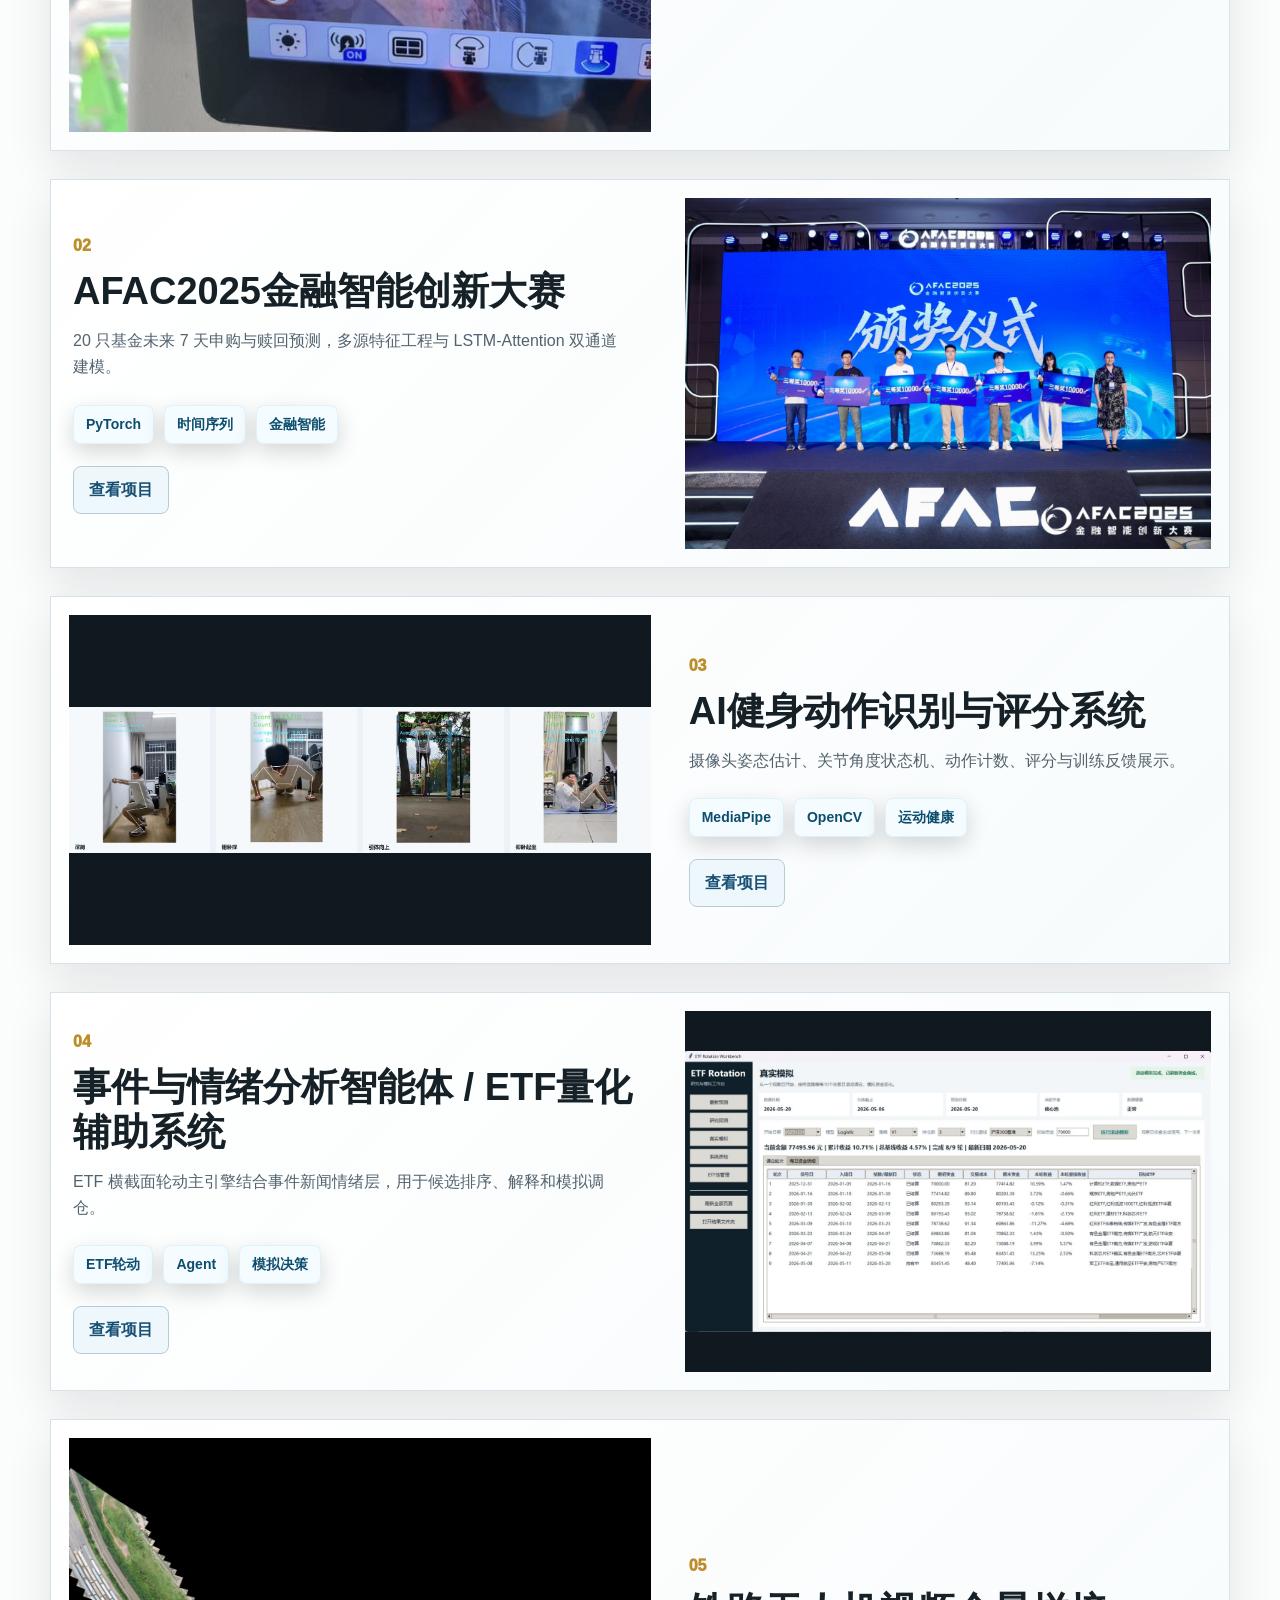
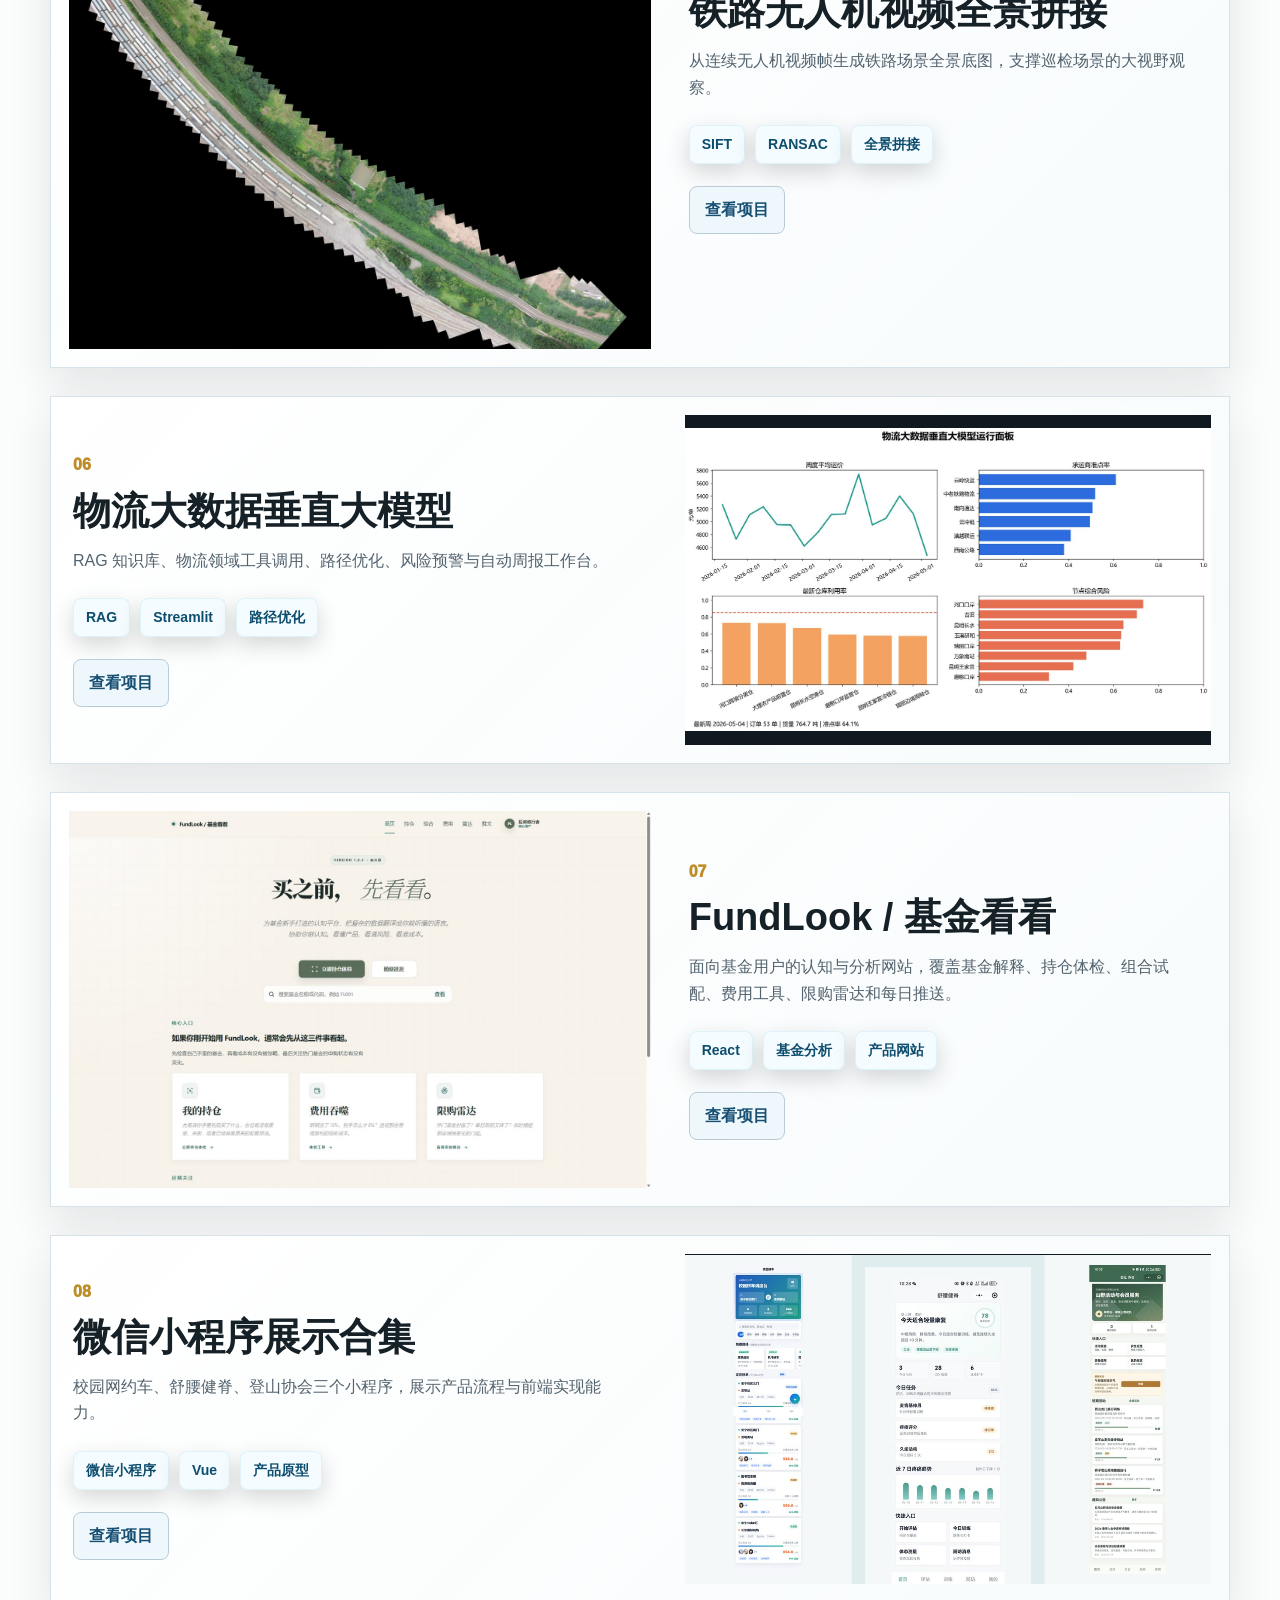
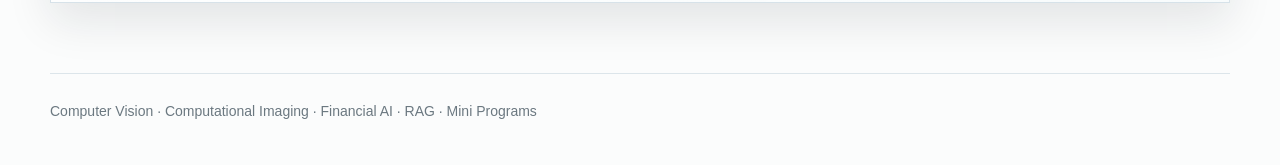
==== commit e9899cb5: "Add FundLook website project" ====
--- a/index.html
+++ b/index.html
@@ -5,12 +5,12 @@
   <meta name="viewport" content="width=device-width, initial-scale=1">
   <title>项目作品集概览 | 项目作品集</title>
   <meta name="description" content="计算机视觉、计算成像、金融智能、RAG 与微信小程序项目作品集">
-  <link rel="stylesheet" href="assets/styles.css">
+  <link rel="stylesheet" href="assets/styles.css?v=20260524_fundlook">
 </head>
 <body>
   <header class="site-header">
     <a class="brand" href="index.html">项目作品集</a>
-    <nav><a href="index.html">首页</a><a href="projects/avm-360.html">360环视</a><a href="projects/acaf-finance.html">AFAC金融</a><a href="projects/ai-fitness.html">AI健身</a><a href="projects/quant-agent.html">量化Agent</a><a href="projects/railway-stitching.html">铁路拼接</a><a href="projects/logistics-llm.html">物流大模型</a><a href="projects/miniapps.html">小程序合集</a></nav>
+    <nav><a href="index.html">首页</a><a href="projects/avm-360.html">360环视</a><a href="projects/acaf-finance.html">AFAC金融</a><a href="projects/ai-fitness.html">AI健身</a><a href="projects/quant-agent.html">量化Agent</a><a href="projects/railway-stitching.html">铁路拼接</a><a href="projects/logistics-llm.html">物流大模型</a><a href="projects/fundlook/index.html">FundLook</a><a href="projects/miniapps.html">小程序合集</a></nav>
   </header>
   <main>
     <section class="immersive-hero home-immersive" data-hero-carousel>
@@ -100,9 +100,20 @@
         </article>
         
         <article class="showcase-item">
+          <a class="showcase-media" href="projects/fundlook/index.html"><img src="assets/images/fundlook/fundlook-cover.jpg" alt="FundLook / 基金看看" loading="lazy"></a>
+          <div class="showcase-copy">
+            <div class="num">07</div>
+            <h3>FundLook / 基金看看</h3>
+            <p>面向基金用户的认知与分析网站，覆盖基金解释、持仓体检、组合试配、费用工具、限购雷达和每日推送。</p>
+            <div class="tag-row"><span>React</span><span>基金分析</span><span>产品网站</span></div>
+            <a class="link-button" href="projects/fundlook/index.html">查看项目</a>
+          </div>
+        </article>
+        
+        <article class="showcase-item">
           <a class="showcase-media" href="projects/miniapps.html"><img src="assets/images/miniapps/miniapp-collage.jpg" alt="微信小程序展示合集" loading="lazy"></a>
           <div class="showcase-copy">
-            <div class="num">07</div>
+            <div class="num">08</div>
             <h3>微信小程序展示合集</h3>
             <p>校园网约车、舒腰健脊、登山协会三个小程序，展示产品流程与前端实现能力。</p>
             <div class="tag-row"><span>微信小程序</span><span>Vue</span><span>产品原型</span></div>
@@ -115,6 +126,6 @@
   <footer class="site-footer">
     <span>Computer Vision · Computational Imaging · Financial AI · RAG · Mini Programs</span>
   </footer>
-  <script src="assets/site.js"></script>
+  <script src="assets/site.js?v=20260524_fundlook"></script>
 </body>
 </html>
--- a/assets/styles.css
+++ b/assets/styles.css
@@ -111,6 +111,8 @@
   line-height: 1.05;
   letter-spacing: 0;
   font-weight: 950;
+  overflow-wrap: anywhere;
+  word-break: break-word;
 }
 .lead {
   max-width: 900px;
@@ -256,6 +258,8 @@
   font-size: clamp(25px, 3vw, 38px);
   color: #125477;
   line-height: 1.08;
+  overflow-wrap: anywhere;
+  word-break: break-word;
 }
 .metric span {
   display: block;
@@ -321,6 +325,107 @@
   object-fit: contain;
   background: #0e171d;
 }
+.sequence-strip {
+  display: grid;
+  grid-template-columns: repeat(3, minmax(0, 1fr));
+  gap: 16px;
+}
+.sequence-step {
+  position: relative;
+  min-height: 170px;
+  padding: 20px;
+  border: 1px solid var(--line);
+  border-radius: 8px;
+  background:
+    linear-gradient(145deg, rgba(255, 255, 255, .98), rgba(245, 250, 251, .96));
+  box-shadow: 0 12px 30px rgba(16, 31, 40, .06);
+  overflow: hidden;
+}
+.sequence-step::after {
+  content: "";
+  position: absolute;
+  inset: auto -20px -38px auto;
+  width: 132px;
+  height: 132px;
+  border-radius: 50%;
+  background: radial-gradient(circle, rgba(28, 130, 125, .16), transparent 68%);
+}
+.sequence-step span {
+  display: inline-flex;
+  color: var(--gold);
+  font-weight: 950;
+}
+.sequence-step h3 {
+  margin: 8px 0 8px;
+  font-size: 21px;
+  letter-spacing: 0;
+}
+.sequence-step p {
+  margin: 0;
+  color: var(--muted);
+}
+.workbench-stage {
+  display: grid;
+  grid-template-columns: minmax(0, 1.46fr) minmax(320px, .54fr);
+  gap: 22px;
+  align-items: stretch;
+}
+.workbench-stage.reversed {
+  grid-template-columns: minmax(320px, .62fr) minmax(0, 1.38fr);
+}
+.stage-media {
+  min-height: 520px;
+  display: grid;
+  align-items: center;
+  padding: 18px;
+}
+.stage-media img,
+.stage-media video {
+  max-height: none;
+}
+.stage-copy {
+  display: flex;
+  flex-direction: column;
+  justify-content: center;
+}
+.stage-copy .eyebrow {
+  margin: 0 0 8px;
+  color: var(--gold);
+  font-weight: 950;
+}
+.subsection-label {
+  margin: 28px 0 14px;
+  color: #102231;
+  font-size: 24px;
+  font-weight: 950;
+  letter-spacing: 0;
+}
+.evidence-layout {
+  display: grid;
+  grid-template-columns: minmax(320px, .85fr) minmax(0, 1.15fr);
+  gap: 20px;
+  align-items: start;
+}
+.evidence-layout .sector-board {
+  grid-template-columns: repeat(2, minmax(0, 1fr));
+}
+.risk-grid {
+  display: grid;
+  grid-template-columns: repeat(2, minmax(0, 1fr));
+  gap: 14px;
+}
+.agent-summary {
+  display: grid;
+  grid-template-columns: minmax(0, .88fr) minmax(0, 1.12fr);
+  gap: 20px;
+  align-items: start;
+}
+.agent-summary .metrics {
+  grid-template-columns: repeat(2, minmax(0, 1fr));
+}
+.agent-summary .metric strong {
+  font-size: clamp(24px, 2.4vw, 34px);
+}
 .process {
   display: grid;
   grid-template-columns: repeat(4, minmax(0, 1fr));
@@ -348,6 +453,210 @@
   display: grid;
   grid-template-columns: repeat(3, minmax(0, 1fr));
   gap: 16px;
+}
+.fusion-map {
+  display: grid;
+  grid-template-columns: minmax(260px, .95fr) minmax(0, 1.35fr) minmax(260px, .95fr);
+  gap: 16px;
+  align-items: stretch;
+}
+.fusion-panel {
+  position: relative;
+  min-height: 270px;
+  border: 1px solid var(--line);
+  border-radius: 8px;
+  padding: 22px;
+  overflow: hidden;
+  background:
+    linear-gradient(145deg, rgba(8, 23, 30, .96), rgba(17, 54, 60, .92));
+  color: #fff;
+  box-shadow: var(--shadow);
+}
+.fusion-panel h3,
+.event-card h3,
+.etf-card h3,
+.risk-card h3 {
+  margin: 0 0 10px;
+  letter-spacing: 0;
+}
+.fusion-panel p {
+  margin: 0;
+  color: rgba(236, 249, 248, .78);
+}
+.fusion-panel ul {
+  margin: 16px 0 0;
+  padding-left: 19px;
+  color: rgba(236, 249, 248, .82);
+}
+.fusion-center {
+  display: grid;
+  place-items: center;
+  text-align: center;
+  background:
+    radial-gradient(circle at center, rgba(56, 189, 170, .28), transparent 48%),
+    linear-gradient(145deg, rgba(7, 20, 27, .98), rgba(14, 42, 50, .96));
+}
+.fusion-center strong {
+  display: block;
+  font-size: clamp(32px, 5vw, 64px);
+  line-height: 1;
+}
+.fusion-center span {
+  color: rgba(236, 249, 248, .78);
+  font-weight: 800;
+}
+.channel-grid {
+  display: grid;
+  grid-template-columns: repeat(7, minmax(0, 1fr));
+  gap: 12px;
+}
+.channel-card {
+  background: #fff;
+  border: 1px solid var(--line);
+  border-radius: 8px;
+  padding: 16px;
+  min-height: 128px;
+  box-shadow: 0 10px 24px rgba(16, 31, 40, .05);
+}
+.channel-card strong {
+  display: block;
+  color: #115571;
+  font-size: 26px;
+  line-height: 1;
+}
+.channel-card span {
+  display: block;
+  margin-top: 9px;
+  color: var(--muted);
+  font-size: 14px;
+}
+.sector-board {
+  display: grid;
+  grid-template-columns: repeat(4, minmax(0, 1fr));
+  gap: 14px;
+}
+.sector-card {
+  position: relative;
+  padding: 18px;
+  border: 1px solid var(--line);
+  border-radius: 8px;
+  background: #fff;
+  box-shadow: 0 10px 24px rgba(16, 31, 40, .05);
+  overflow: hidden;
+}
+.sector-card::before {
+  content: "";
+  position: absolute;
+  left: 0;
+  top: 0;
+  bottom: 0;
+  width: 5px;
+  background: linear-gradient(180deg, #1c827d, #bd8d28);
+}
+.sector-card h3 {
+  margin: 0;
+  font-size: 19px;
+}
+.sector-score {
+  display: block;
+  margin-top: 12px;
+  color: #0e5574;
+  font-size: 34px;
+  font-weight: 950;
+  line-height: 1;
+}
+.sector-card p {
+  margin: 10px 0 0;
+  color: var(--muted);
+}
+.etf-grid {
+  display: grid;
+  grid-template-columns: repeat(2, minmax(0, 1fr));
+  gap: 16px;
+}
+.etf-card,
+.risk-card,
+.event-card {
+  border: 1px solid var(--line);
+  border-radius: 8px;
+  background: #fff;
+  padding: 18px;
+  box-shadow: 0 10px 24px rgba(16, 31, 40, .05);
+}
+.etf-card .code,
+.risk-card .code {
+  display: inline-flex;
+  margin-bottom: 10px;
+  padding: 5px 8px;
+  color: #0e5574;
+  background: #eef8fc;
+  border: 1px solid #cbe2ec;
+  border-radius: 7px;
+  font-weight: 950;
+}
+.score-line {
+  display: grid;
+  grid-template-columns: 90px 1fr 58px;
+  gap: 10px;
+  align-items: center;
+  margin: 10px 0;
+  color: var(--muted);
+  font-size: 14px;
+}
+.score-track {
+  height: 9px;
+  border-radius: 999px;
+  background: #e7eef2;
+  overflow: hidden;
+}
+.score-track i {
+  display: block;
+  height: 100%;
+  width: var(--score-width, 50%);
+  border-radius: inherit;
+  background: linear-gradient(90deg, #1c827d, #49a98d);
+}
+.risk-card .score-track i {
+  background: linear-gradient(90deg, #b95c49, #d59a43);
+}
+.reason-list {
+  margin: 12px 0 0;
+  padding-left: 18px;
+  color: var(--muted);
+}
+.event-timeline {
+  display: grid;
+  gap: 13px;
+}
+.event-card {
+  display: grid;
+  grid-template-columns: 140px minmax(0, 1fr) 100px;
+  gap: 16px;
+  align-items: center;
+}
+.event-card .event-meta {
+  color: #0e5574;
+  font-size: 14px;
+  font-weight: 950;
+}
+.event-card p {
+  margin: 0;
+  color: #40515c;
+}
+.event-card .impact {
+  justify-self: end;
+  font-weight: 950;
+  color: #1c827d;
+}
+.event-card.negative .impact { color: #b95c49; }
+.notice-strip {
+  border: 1px solid #e3d7b7;
+  border-left: 5px solid var(--gold);
+  border-radius: 8px;
+  padding: 18px 20px;
+  background: #fffaf0;
+  color: #5f5030;
+  box-shadow: 0 10px 24px rgba(16, 31, 40, .04);
 }
 .feature-split {
   display: grid;
@@ -413,19 +722,39 @@
   .gallery.four,
   .text-grid,
   .process,
-  .metrics {
+  .metrics,
+  .sequence-strip,
+  .workbench-stage,
+  .workbench-stage.reversed,
+  .evidence-layout,
+  .risk-grid,
+  .agent-summary,
+  .agent-summary .metrics {
     grid-template-columns: 1fr;
   }
   .showcase-item:nth-child(even) .showcase-media { order: 0; }
   .showcase-media { min-height: 260px; }
+  .stage-media { min-height: 320px; }
   .phone-grid { grid-template-columns: repeat(2, minmax(0, 1fr)); }
   .phone-card img { height: 420px; }
+  .fusion-map,
+  .channel-grid,
+  .sector-board,
+  .etf-grid,
+  .event-card {
+    grid-template-columns: 1fr;
+  }
+  .event-card .impact { justify-self: start; }
 }
 @media (max-width: 620px) {
   .immersive-hero { min-height: calc(76vh - 58px); }
   .hero-inner { width: min(100% - 28px, 1180px); padding-bottom: 52px; }
-  h1 { font-size: clamp(36px, 13vw, 62px); }
-  .lead { font-size: 17px; }
+  h1 {
+    font-size: clamp(30px, 8.8vw, 44px);
+    line-height: 1.1;
+    word-break: break-all;
+  }
+  .lead { font-size: 16px; }
   .section { width: min(100% - 28px, 1180px); padding-top: 52px; }
   .showcase-item { padding: 12px; gap: 14px; }
   .phone-grid { grid-template-columns: 1fr; }
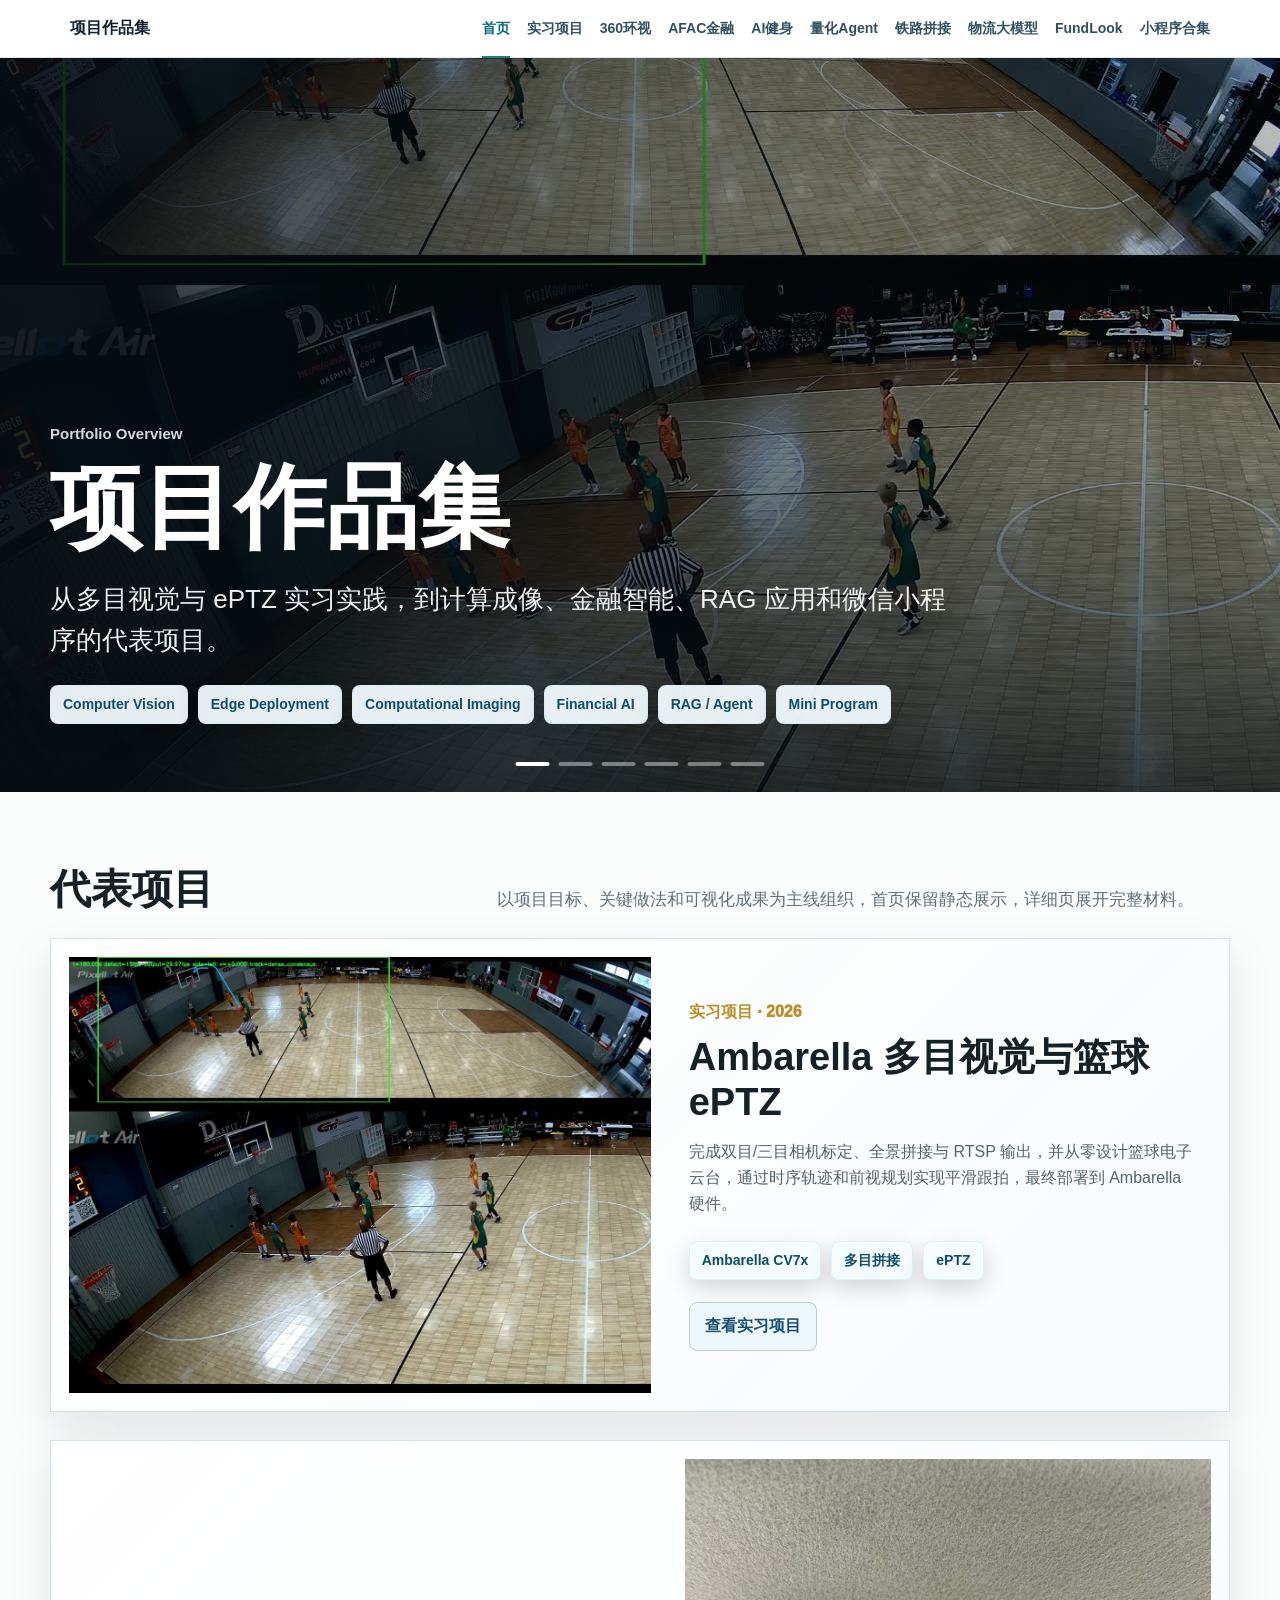
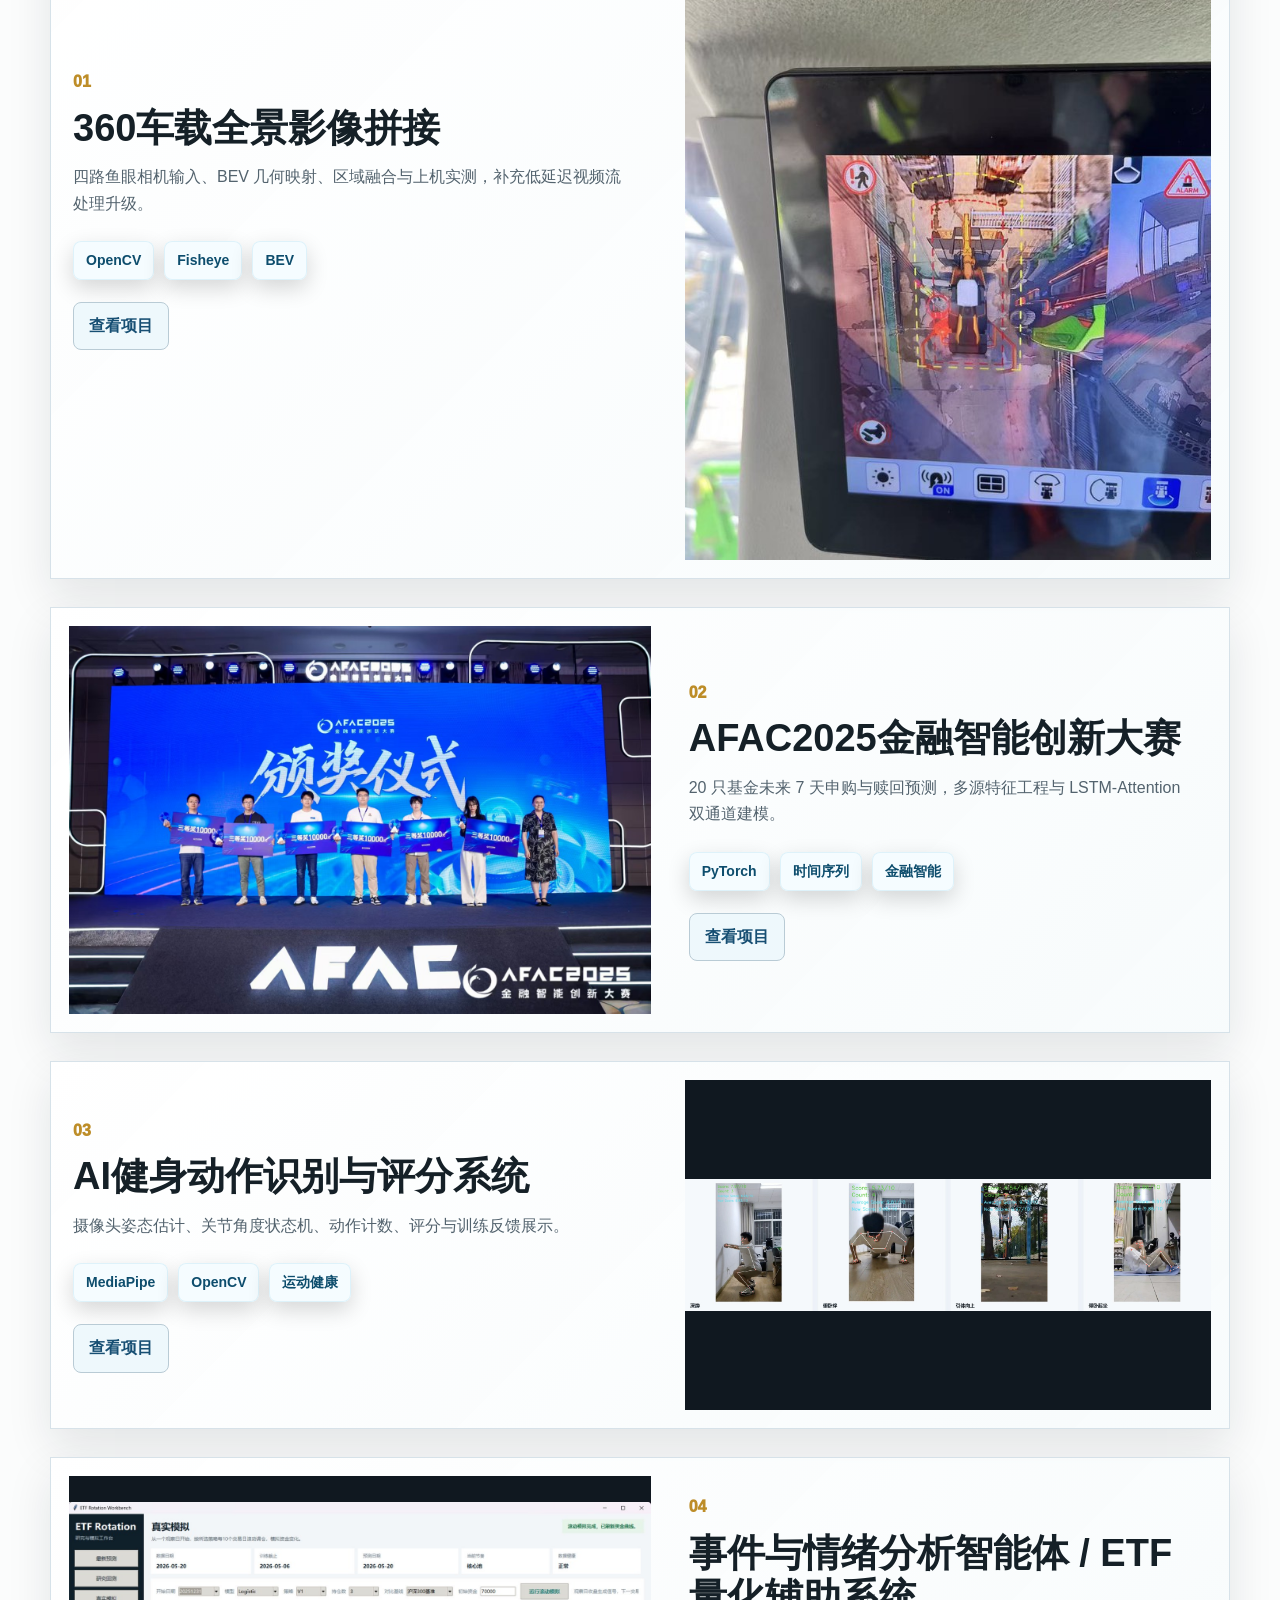
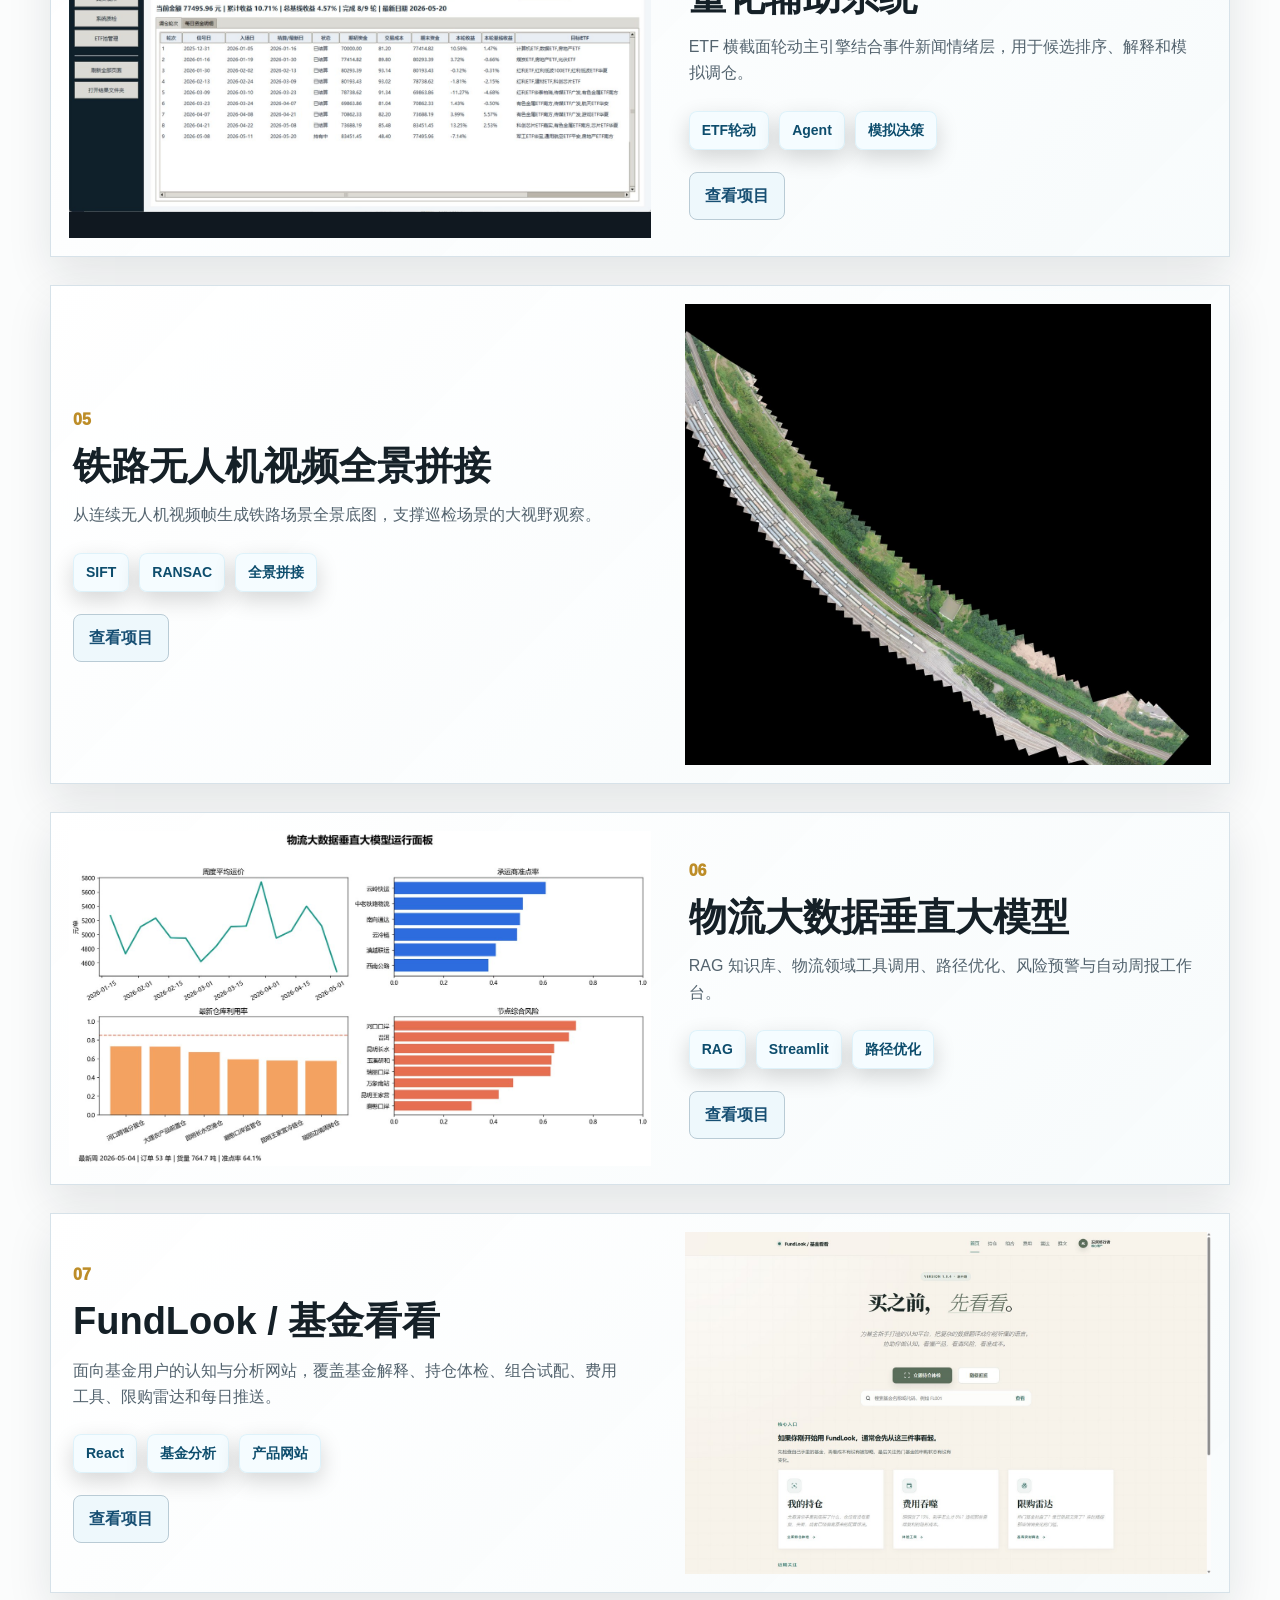
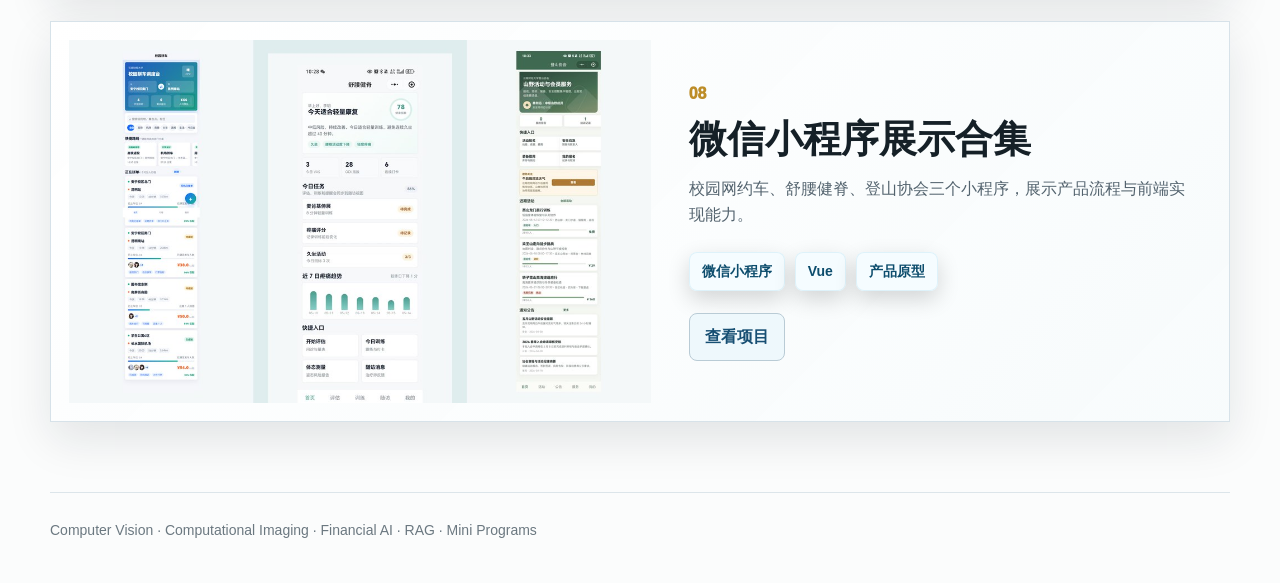
==== commit 42cdba6f: "Add Ambarella internship showcase" ====
--- a/index.html
+++ b/index.html
@@ -4,27 +4,27 @@
   <meta charset="utf-8">
   <meta name="viewport" content="width=device-width, initial-scale=1">
   <title>项目作品集概览 | 项目作品集</title>
-  <meta name="description" content="计算机视觉、计算成像、金融智能、RAG 与微信小程序项目作品集">
-  <link rel="stylesheet" href="assets/styles.css?v=20260524_fundlook">
+  <meta name="description" content="图像算法实习、计算机视觉、计算成像、金融智能、RAG 与微信小程序项目作品集">
+  <link rel="stylesheet" href="assets/styles.css?v=20260922_internship">
 </head>
 <body>
   <header class="site-header">
     <a class="brand" href="index.html">项目作品集</a>
-    <nav><a href="index.html">首页</a><a href="projects/avm-360.html">360环视</a><a href="projects/acaf-finance.html">AFAC金融</a><a href="projects/ai-fitness.html">AI健身</a><a href="projects/quant-agent.html">量化Agent</a><a href="projects/railway-stitching.html">铁路拼接</a><a href="projects/logistics-llm.html">物流大模型</a><a href="projects/fundlook/index.html">FundLook</a><a href="projects/miniapps.html">小程序合集</a></nav>
+    <nav><a href="index.html" aria-current="page">首页</a><a href="projects/internship-ambarella-eptz.html">实习项目</a><a href="projects/avm-360.html">360环视</a><a href="projects/acaf-finance.html">AFAC金融</a><a href="projects/ai-fitness.html">AI健身</a><a href="projects/quant-agent.html">量化Agent</a><a href="projects/railway-stitching.html">铁路拼接</a><a href="projects/logistics-llm.html">物流大模型</a><a href="projects/fundlook/index.html">FundLook</a><a href="projects/miniapps.html">小程序合集</a></nav>
   </header>
   <main>
     <section class="immersive-hero home-immersive" data-hero-carousel>
-      <div class="hero-slides"><figure class="hero-slide is-active"><img src="assets/images/acaf/acaf_award.jpg" alt="" loading="eager"></figure><figure class="hero-slide "><img src="assets/images/acaf/acaf_trophy.jpg" alt="" loading="lazy"></figure><figure class="hero-slide "><img src="assets/images/acaf/acaf_roadshow.jpg" alt="" loading="lazy"></figure><figure class="hero-slide "><img src="assets/images/railway/final-panorama.jpg" alt="" loading="lazy"></figure><figure class="hero-slide "><img src="assets/images/quant/latest-prediction.jpg" alt="" loading="lazy"></figure></div>
+      <div class="hero-slides"><figure class="hero-slide is-active"><img src="assets/images/internship/eptz-review.jpg" alt="篮球 ePTZ 电子云台审核画面" loading="eager"></figure><figure class="hero-slide "><img src="assets/images/acaf/acaf_award.jpg" alt="" loading="lazy"></figure><figure class="hero-slide "><img src="assets/images/acaf/acaf_trophy.jpg" alt="" loading="lazy"></figure><figure class="hero-slide "><img src="assets/images/acaf/acaf_roadshow.jpg" alt="" loading="lazy"></figure><figure class="hero-slide "><img src="assets/images/railway/final-panorama.jpg" alt="" loading="lazy"></figure><figure class="hero-slide "><img src="assets/images/quant/latest-prediction.jpg" alt="" loading="lazy"></figure></div>
       <div class="hero-shade" aria-hidden="true"></div>
       <div class="hero-inner">
         <p class="kicker">Portfolio Overview</p>
         <h1>项目作品集</h1>
-        <p class="lead">本项目集为计算机视觉、计算成像、金融智能、RAG 应用和微信小程序方向的代表项目。</p>
+        <p class="lead">从多目视觉与 ePTZ 实习实践，到计算成像、金融智能、RAG 应用和微信小程序的代表项目。</p>
         <div class="tag-row">
-          <span>Computer Vision</span><span>Computational Imaging</span><span>Financial AI</span><span>RAG / Agent</span><span>Mini Program</span>
+          <span>Computer Vision</span><span>Edge Deployment</span><span>Computational Imaging</span><span>Financial AI</span><span>RAG / Agent</span><span>Mini Program</span>
         </div>
       </div>
-      <div class="hero-dots"><button class="is-active" aria-label="切换首屏图 1"></button><button class="" aria-label="切换首屏图 2"></button><button class="" aria-label="切换首屏图 3"></button><button class="" aria-label="切换首屏图 4"></button><button class="" aria-label="切换首屏图 5"></button></div>
+      <div class="hero-dots"><button class="is-active" aria-label="切换首屏图 1"></button><button class="" aria-label="切换首屏图 2"></button><button class="" aria-label="切换首屏图 3"></button><button class="" aria-label="切换首屏图 4"></button><button class="" aria-label="切换首屏图 5"></button><button class="" aria-label="切换首屏图 6"></button></div>
     </section>
     
     <section class="section ">
@@ -33,6 +33,17 @@
         <p>以项目目标、关键做法和可视化成果为主线组织，首页保留静态展示，详细页展开完整材料。</p>
       </div>
       <div class="portfolio-stack">
+        <article class="showcase-item">
+          <a class="showcase-media" href="projects/internship-ambarella-eptz.html"><img src="assets/images/internship/eptz-review.jpg" alt="Ambarella 多目视觉与篮球 ePTZ" loading="lazy"></a>
+          <div class="showcase-copy">
+            <div class="num">实习项目 · 2026</div>
+            <h3>Ambarella 多目视觉与篮球 ePTZ</h3>
+            <p>完成双目/三目相机标定、全景拼接与 RTSP 输出，并从零设计篮球电子云台，通过时序轨迹和前视规划实现平滑跟拍，最终部署到 Ambarella 硬件。</p>
+            <div class="tag-row"><span>Ambarella CV7x</span><span>多目拼接</span><span>ePTZ</span></div>
+            <a class="link-button" href="projects/internship-ambarella-eptz.html">查看实习项目</a>
+          </div>
+        </article>
+
         <article class="showcase-item">
           <a class="showcase-media" href="projects/avm-360.html"><img src="assets/images/avm/avm_demo_bev.jpg" alt="360车载全景影像拼接" loading="lazy"></a>
           <div class="showcase-copy">
@@ -126,6 +137,6 @@
   <footer class="site-footer">
     <span>Computer Vision · Computational Imaging · Financial AI · RAG · Mini Programs</span>
   </footer>
-  <script src="assets/site.js?v=20260524_fundlook"></script>
+  <script src="assets/site.js?v=20260922_internship"></script>
 </body>
 </html>
--- a/assets/styles.css
+++ b/assets/styles.css
@@ -759,3 +759,162 @@
   .showcase-item { padding: 12px; gap: 14px; }
   .phone-grid { grid-template-columns: 1fr; }
 }
+
+/* Internship project — follows the portfolio's existing visual system. */
+.site-header nav a[aria-current="page"] {
+  color: #0e6684;
+  box-shadow: inset 0 -2px #1c827d;
+}
+.internship-hero .hero-bg { background-position: center 42%; }
+.internship-hero .hero-shade {
+  background:
+    linear-gradient(90deg, rgba(5, 14, 20, .93), rgba(5, 14, 20, .56) 57%, rgba(5, 14, 20, .14)),
+    linear-gradient(0deg, rgba(5, 14, 20, .76), rgba(5, 14, 20, .08) 62%);
+}
+.internship-hero h1 {
+  max-width: 960px;
+  font-size: clamp(42px, 6.5vw, 86px);
+}
+.internship-hero h1 span { white-space: nowrap; }
+.internship-intro { padding-top: 84px; }
+.track-grid {
+  display: grid;
+  grid-template-columns: repeat(2, minmax(0, 1fr));
+  gap: 18px;
+  margin-top: 20px;
+}
+.track-card {
+  display: grid;
+  grid-template-columns: auto 1fr;
+  gap: 18px;
+  align-items: start;
+  padding: 24px;
+  border: 1px solid var(--line);
+  background: #fff;
+  box-shadow: 0 10px 24px rgba(16, 31, 40, .05);
+}
+.track-no {
+  color: var(--gold);
+  font-size: 28px;
+  line-height: 1;
+  font-weight: 950;
+}
+.track-card h3 {
+  margin: 3px 0 8px;
+  font-size: 23px;
+  line-height: 1.25;
+}
+.track-card p { margin: 0; color: var(--muted); }
+.eyebrow,
+.chapter-heading p {
+  margin: 0;
+  color: #287279;
+  font-size: 13px;
+  font-weight: 900;
+  letter-spacing: .08em;
+  text-transform: uppercase;
+}
+.chapter-heading {
+  display: grid;
+  grid-template-columns: auto 1fr;
+  gap: 20px;
+  align-items: center;
+  margin-bottom: 24px;
+}
+.chapter-heading > span {
+  display: grid;
+  width: 58px;
+  height: 58px;
+  place-items: center;
+  border: 1px solid #c7d8dd;
+  color: var(--gold);
+  background: #fff;
+  font-size: 20px;
+  font-weight: 950;
+}
+.chapter-heading h2 {
+  margin: 4px 0 0;
+  font-size: clamp(28px, 3.2vw, 46px);
+  line-height: 1.16;
+}
+.internship-wide img { max-height: none; }
+.section-gap { margin-top: 20px; }
+.challenge-note {
+  border-left: 4px solid var(--gold);
+  background: #fbfaf6;
+}
+.process-six { grid-template-columns: repeat(3, minmax(0, 1fr)); }
+.process-six div { min-height: 148px; }
+.video-split { grid-template-columns: minmax(0, 1.35fr) minmax(310px, .65fr); }
+.video-picture {
+  min-height: 0 !important;
+  aspect-ratio: 16 / 9;
+  background: #0e171d !important;
+}
+.video-picture video { max-height: none; object-fit: contain; }
+.result-copy { display: flex; flex-direction: column; justify-content: center; }
+.result-list {
+  display: grid;
+  grid-template-columns: repeat(2, minmax(0, 1fr));
+  gap: 14px;
+  padding: 0 !important;
+  list-style: none;
+}
+.result-list li {
+  padding-top: 12px;
+  border-top: 1px solid var(--line);
+}
+.result-list strong,
+.result-list span { display: block; }
+.result-list strong { color: #125477; font-size: 23px; }
+.result-list span { margin-top: 3px; font-size: 13px; line-height: 1.45; }
+.evidence-note {
+  margin-top: 14px;
+  border-left: 4px solid #2b7e84;
+  background: #f4faf9;
+}
+.evidence-note strong { color: #173b47; }
+.board-proof { align-items: center; }
+.pipeline-line {
+  display: grid;
+  grid-template-columns: repeat(6, minmax(0, 1fr));
+  border: 1px solid var(--line);
+  background: #fff;
+  box-shadow: 0 12px 28px rgba(19, 35, 43, .06);
+}
+.pipeline-line div {
+  position: relative;
+  min-height: 155px;
+  padding: 20px 16px;
+  border-right: 1px solid var(--line);
+}
+.pipeline-line div:last-child { border-right: 0; }
+.pipeline-line b,
+.pipeline-line strong,
+.pipeline-line span { display: block; }
+.pipeline-line b { color: var(--gold); font-size: 13px; }
+.pipeline-line strong { margin-top: 20px; color: #153341; }
+.pipeline-line span { margin-top: 7px; color: var(--muted); font-size: 14px; }
+@media (max-width: 980px) {
+  .track-grid,
+  .process-six,
+  .pipeline-line,
+  .video-split { grid-template-columns: 1fr; }
+  .pipeline-line div {
+    min-height: 0;
+    border-right: 0;
+    border-bottom: 1px solid var(--line);
+  }
+  .pipeline-line div:last-child { border-bottom: 0; }
+  .pipeline-line strong { margin-top: 5px; }
+}
+@media (max-width: 620px) {
+  .internship-hero h1 {
+    font-size: clamp(32px, 8.8vw, 46px);
+    word-break: normal;
+  }
+  .chapter-heading { gap: 12px; align-items: start; }
+  .chapter-heading > span { width: 44px; height: 44px; }
+  .track-card { padding: 18px; }
+  .result-list { grid-template-columns: 1fr; }
+}
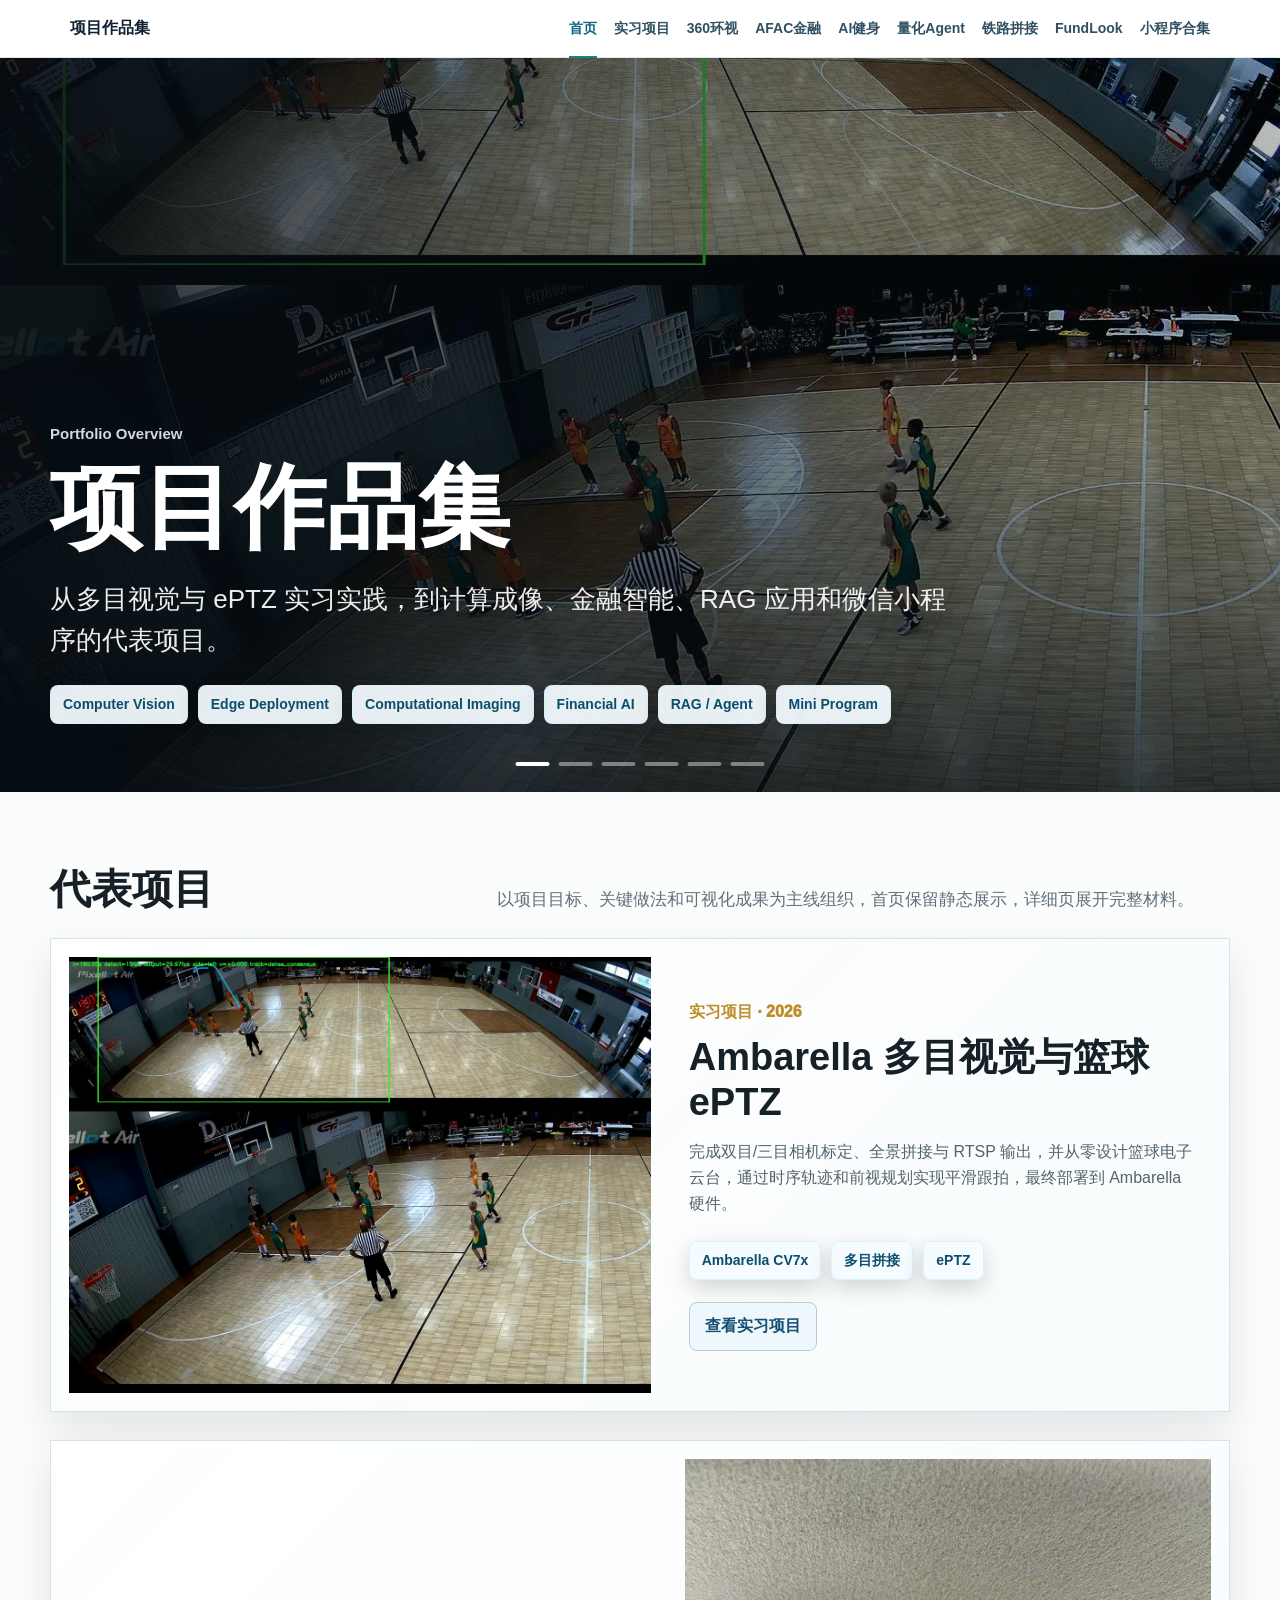
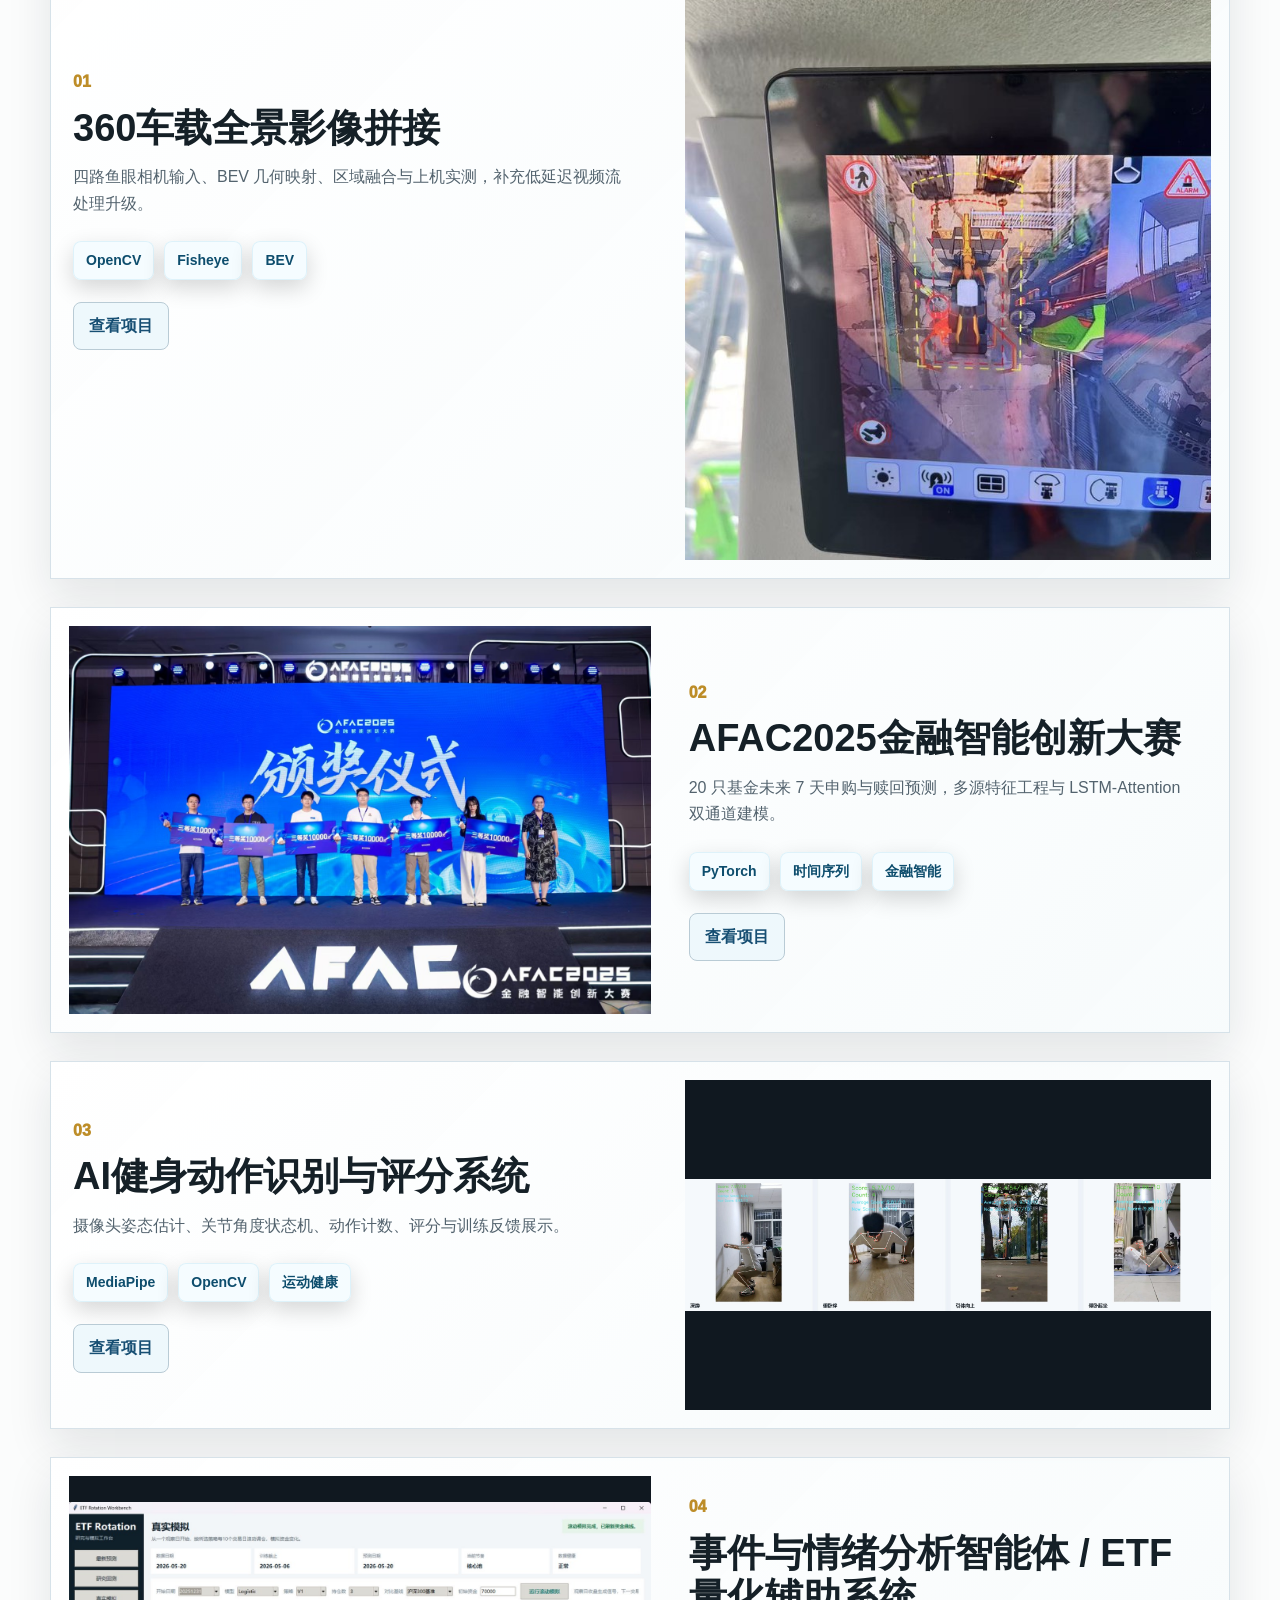
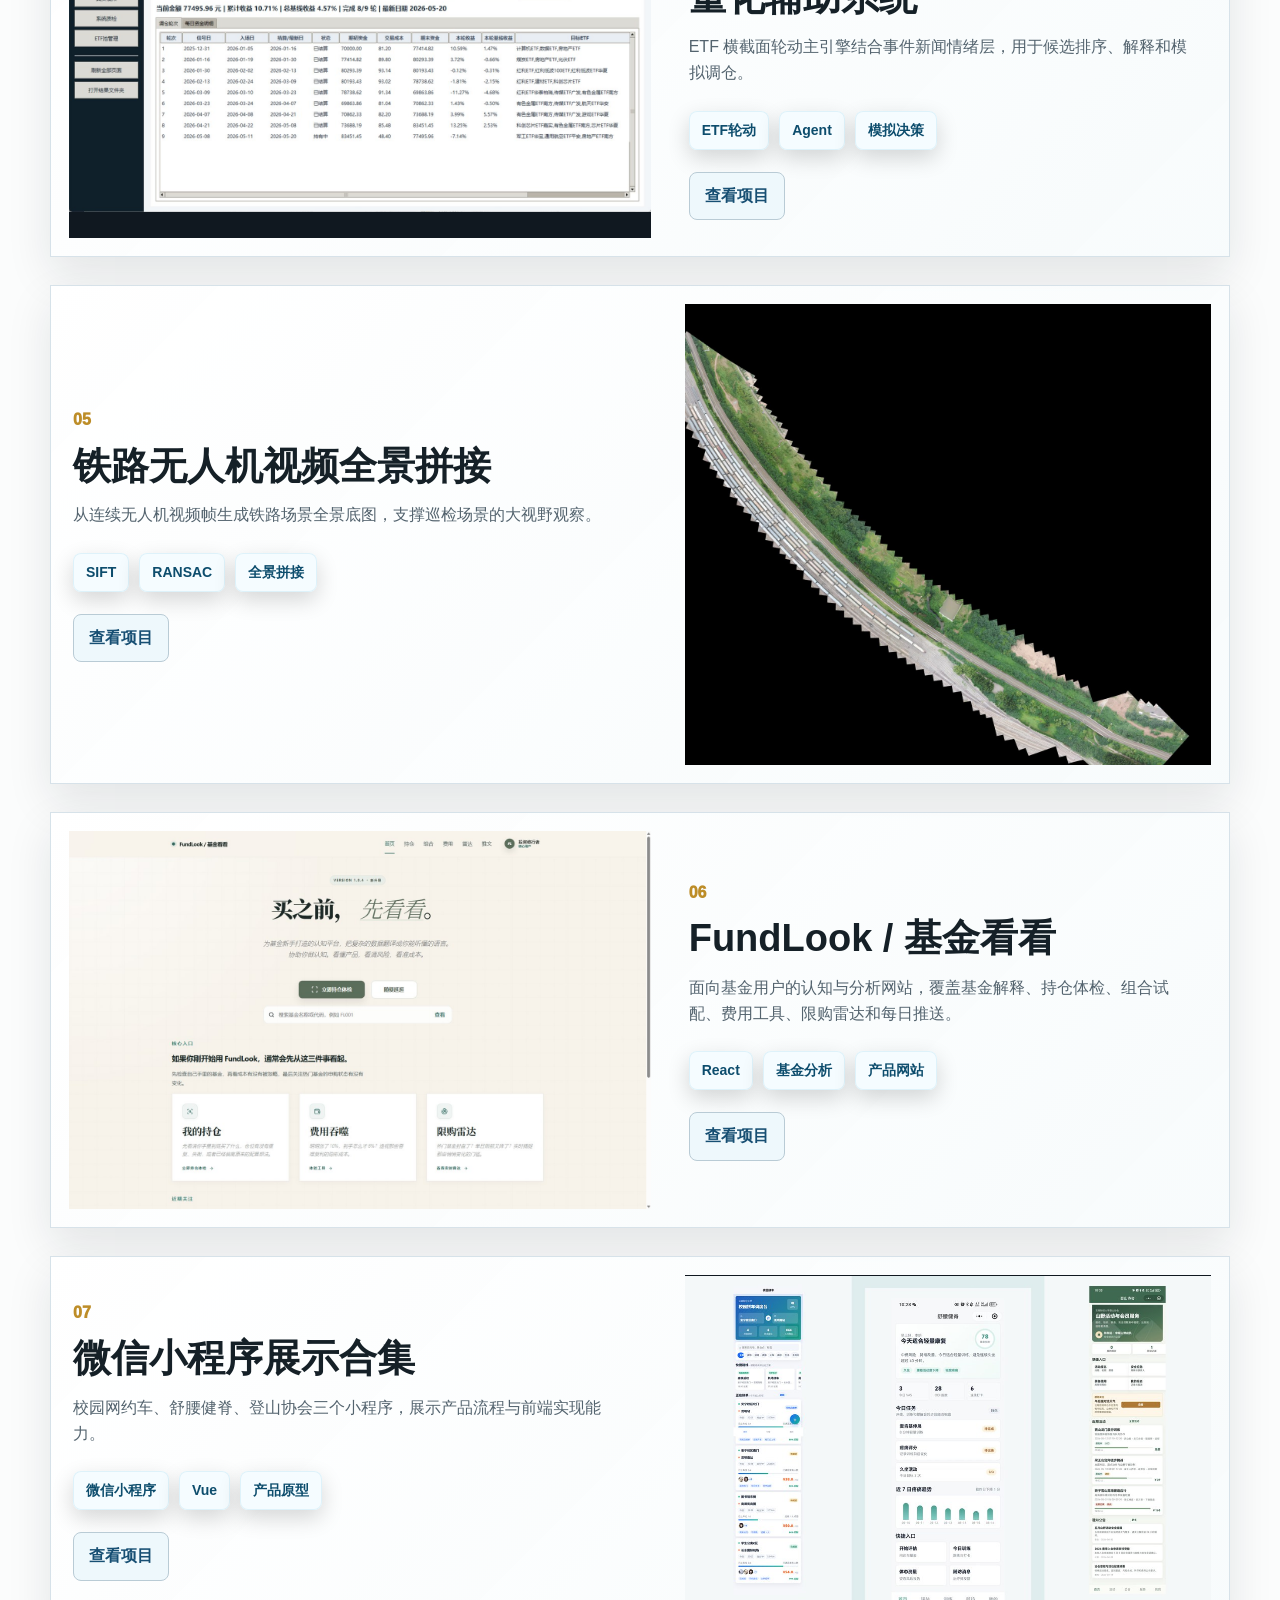
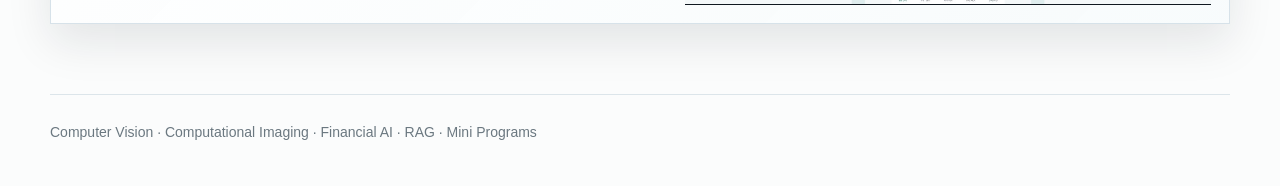
==== commit 4e471153: "Remove logistics links from portfolio" ====
--- a/index.html
+++ b/index.html
@@ -10,7 +10,7 @@
 <body>
   <header class="site-header">
     <a class="brand" href="index.html">项目作品集</a>
-    <nav><a href="index.html" aria-current="page">首页</a><a href="projects/internship-ambarella-eptz.html">实习项目</a><a href="projects/avm-360.html">360环视</a><a href="projects/acaf-finance.html">AFAC金融</a><a href="projects/ai-fitness.html">AI健身</a><a href="projects/quant-agent.html">量化Agent</a><a href="projects/railway-stitching.html">铁路拼接</a><a href="projects/logistics-llm.html">物流大模型</a><a href="projects/fundlook/index.html">FundLook</a><a href="projects/miniapps.html">小程序合集</a></nav>
+    <nav><a href="index.html" aria-current="page">首页</a><a href="projects/internship-ambarella-eptz.html">实习项目</a><a href="projects/avm-360.html">360环视</a><a href="projects/acaf-finance.html">AFAC金融</a><a href="projects/ai-fitness.html">AI健身</a><a href="projects/quant-agent.html">量化Agent</a><a href="projects/railway-stitching.html">铁路拼接</a><a href="projects/fundlook/index.html">FundLook</a><a href="projects/miniapps.html">小程序合集</a></nav>
   </header>
   <main>
     <section class="immersive-hero home-immersive" data-hero-carousel>
@@ -100,20 +100,9 @@
         </article>
         
         <article class="showcase-item">
-          <a class="showcase-media" href="projects/logistics-llm.html"><img src="assets/images/logistics/log_dashboard.jpg" alt="物流大数据垂直大模型" loading="lazy"></a>
+          <a class="showcase-media" href="projects/fundlook/index.html"><img src="assets/images/fundlook/fundlook-cover.jpg" alt="FundLook / 基金看看" loading="lazy"></a>
           <div class="showcase-copy">
             <div class="num">06</div>
-            <h3>物流大数据垂直大模型</h3>
-            <p>RAG 知识库、物流领域工具调用、路径优化、风险预警与自动周报工作台。</p>
-            <div class="tag-row"><span>RAG</span><span>Streamlit</span><span>路径优化</span></div>
-            <a class="link-button" href="projects/logistics-llm.html">查看项目</a>
-          </div>
-        </article>
-        
-        <article class="showcase-item">
-          <a class="showcase-media" href="projects/fundlook/index.html"><img src="assets/images/fundlook/fundlook-cover.jpg" alt="FundLook / 基金看看" loading="lazy"></a>
-          <div class="showcase-copy">
-            <div class="num">07</div>
             <h3>FundLook / 基金看看</h3>
             <p>面向基金用户的认知与分析网站，覆盖基金解释、持仓体检、组合试配、费用工具、限购雷达和每日推送。</p>
             <div class="tag-row"><span>React</span><span>基金分析</span><span>产品网站</span></div>
@@ -124,7 +113,7 @@
         <article class="showcase-item">
           <a class="showcase-media" href="projects/miniapps.html"><img src="assets/images/miniapps/miniapp-collage.jpg" alt="微信小程序展示合集" loading="lazy"></a>
           <div class="showcase-copy">
-            <div class="num">08</div>
+            <div class="num">07</div>
             <h3>微信小程序展示合集</h3>
             <p>校园网约车、舒腰健脊、登山协会三个小程序，展示产品流程与前端实现能力。</p>
             <div class="tag-row"><span>微信小程序</span><span>Vue</span><span>产品原型</span></div>
